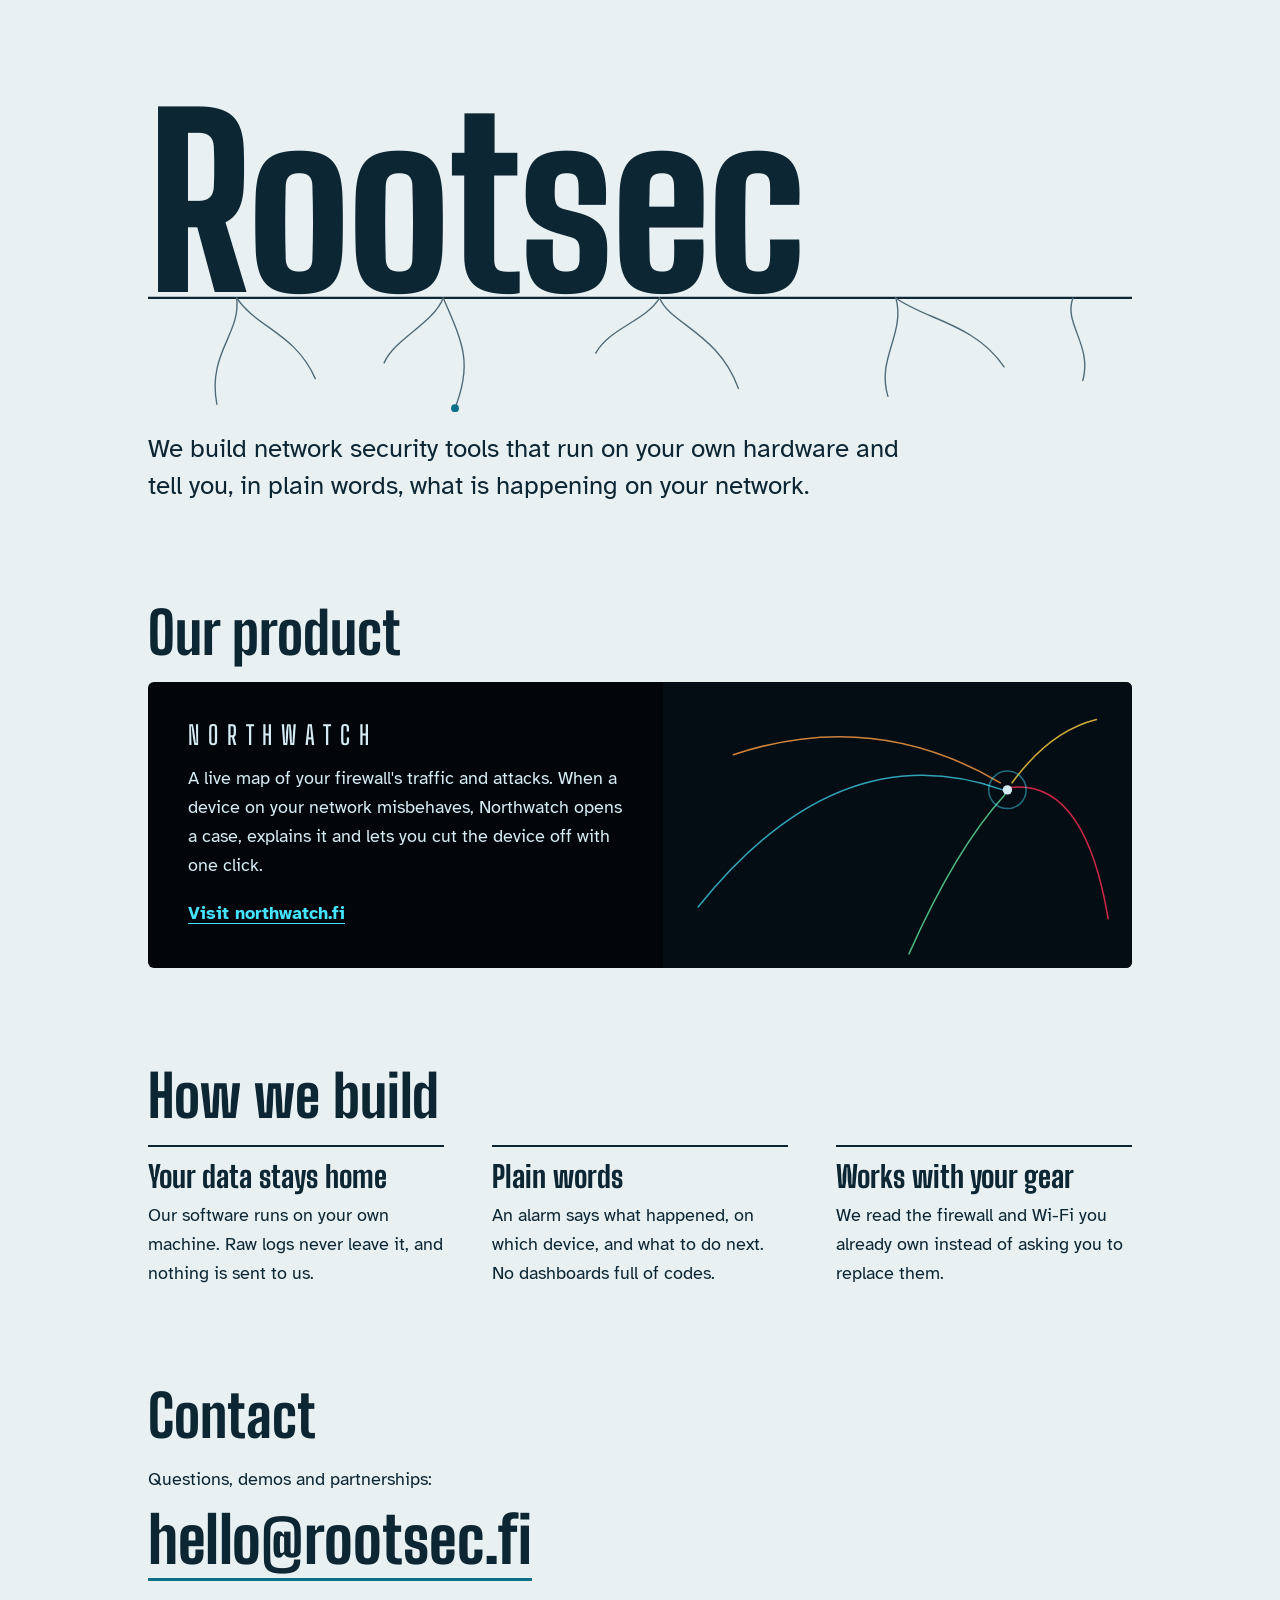
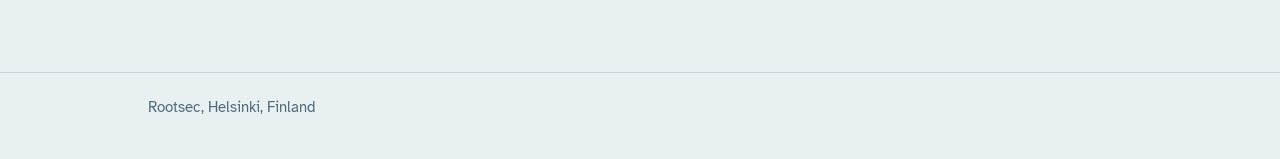
==== index.html @ c0ba1b76 "Landing pages for northwatch.fi and rootsec.fi Co-Authored-By: Claude Opus 5.5 <noreply@anthropic.co" ====
<!doctype html>
<html lang="en">
<head>
<meta charset="utf-8">
<meta name="viewport" content="width=device-width, initial-scale=1">
<title>Rootsec</title>
<meta name="description" content="Rootsec builds network security tools that run on your own hardware. Maker of Northwatch.">
<link rel="icon" href="data:image/svg+xml,%3Csvg xmlns='http://www.w3.org/2000/svg' viewBox='0 0 32 32'%3E%3Crect width='32' height='32' fill='%230d2633'/%3E%3Cpath d='M9 26V6h8a6 6 0 0 1 0 12H9m8 0 7 8' fill='none' stroke='%23e8f0f2' stroke-width='3.4'/%3E%3C/svg%3E">
<link rel="preconnect" href="https://fonts.googleapis.com">
<link rel="preconnect" href="https://fonts.gstatic.com" crossorigin>
<link href="https://fonts.googleapis.com/css2?family=Atkinson+Hyperlegible:wght@400;700&family=Big+Shoulders+Display:wght@600;800&display=swap" rel="stylesheet">
<style>
/* Rootsec: the quiet parent. Same frost + ink as Northwatch, no product colours except
   inside the Northwatch panel. The memorable thing is the root drawing under the wordmark. */
:root{
  --frost:#e8f0f2; --paper:#f4f8f9; --ink:#0d2633; --steel:#506b78; --rime:#c3d3d9; --deep:#0a6f89;
  --abyss:#02060b; --edge:#16384a; --ion:#45e3ff; --snow:#d6ecf5; --mute:#7f9cab;
  --display:'Big Shoulders Display',Impact,sans-serif;
  --body:'Atkinson Hyperlegible',system-ui,sans-serif;
  --gut:clamp(16px,4vw,48px);
}
*{box-sizing:border-box}
body{margin:0;background:var(--frost);color:var(--ink);font:400 18px/1.6 var(--body);-webkit-font-smoothing:antialiased}
a{color:var(--deep);text-underline-offset:3px}
a:focus-visible{outline:3px solid var(--deep);outline-offset:3px}
.wrap{max-width:1080px;margin:0 auto;padding:0 var(--gut)}

.hero{padding:clamp(40px,9vw,110px) 0 0}
.word{font:800 clamp(84px,19vw,232px)/.8 var(--display);letter-spacing:-.015em;margin:0}
.roots{display:block;width:100%;height:auto;margin:-2px 0 0;color:var(--steel)}
.roots path{fill:none;stroke:currentColor;stroke-width:1.4;stroke-linecap:round}
.roots .main{stroke:var(--ink);stroke-width:2.4}
.roots .tip{fill:var(--deep);stroke:none}
.lede{font-size:clamp(20px,2.4vw,26px);line-height:1.45;max-width:30em;margin:18px 0 0}

section{padding:clamp(56px,9vw,100px) 0 0}
h2{font:800 clamp(36px,5vw,58px)/.95 var(--display);margin:0 0 22px}

.product{display:grid;grid-template-columns:minmax(0,1.1fr) minmax(0,1fr);background:var(--abyss);color:var(--snow);
  border-radius:6px;overflow:hidden;text-decoration:none}
@media (max-width:760px){.product{grid-template-columns:1fr}}
.product .txt{padding:clamp(24px,4vw,40px)}
.product h3{font:600 26px/1 var(--display);letter-spacing:.34em;margin:0 0 16px;color:var(--snow)}
.product p{margin:0 0 20px;color:var(--snow)}
.product .go{color:var(--ion);font-weight:700;text-decoration:underline;text-underline-offset:4px}
.product:hover .go{color:var(--snow)}
.product:focus-visible{outline:3px solid var(--deep);outline-offset:4px}
.product svg{display:block;width:100%;height:100%;min-height:200px;background:#050d14}

.beliefs{display:grid;grid-template-columns:repeat(3,minmax(0,1fr));gap:clamp(20px,4vw,48px)}
@media (max-width:760px){.beliefs{grid-template-columns:1fr}}
.beliefs h3{font:800 30px/1 var(--display);margin:0 0 10px;padding-top:14px;border-top:2px solid var(--ink)}
.beliefs p{margin:0}

.contact p{max-width:32em;margin:0 0 14px}
.mail{font:800 clamp(32px,6vw,64px)/1 var(--display);color:var(--ink);text-decoration:none;border-bottom:3px solid var(--deep)}
.mail:hover{color:var(--deep)}
footer{margin-top:clamp(56px,9vw,100px);border-top:1px solid var(--rime);padding:22px 0 40px;font-size:15px;color:var(--steel)}
footer .wrap{display:flex;flex-wrap:wrap;gap:8px 28px}
</style>
</head>
<body>
<main class="wrap">
  <header class="hero">
    <h1 class="word">Rootsec</h1>
    <svg class="roots" viewBox="0 0 1000 120" preserveAspectRatio="none" aria-hidden="true">
      <path class="main" d="M0 4 H1000"/>
      <path d="M90 4 C 95 40, 60 60, 70 112"/>
      <path d="M90 4 C 110 34, 150 40, 170 86"/>
      <path d="M300 4 C 290 30, 250 46, 240 70"/>
      <path d="M300 4 C 320 50, 330 70, 312 116"/>
      <path d="M520 4 C 530 30, 580 40, 600 96"/>
      <path d="M520 4 C 505 28, 470 34, 455 60"/>
      <path d="M760 4 C 770 40, 740 66, 752 104"/>
      <path d="M760 4 C 790 26, 840 30, 870 74"/>
      <path d="M940 4 C 930 30, 960 52, 950 88"/>
      <circle class="tip" cx="312" cy="116" r="4"/>
    </svg>
    <p class="lede">We build network security tools that run on your own hardware and tell you, in plain words, what is happening on your network.</p>
  </header>

  <section aria-labelledby="p-h">
    <h2 id="p-h">Our product</h2>
    <a class="product" href="https://northwatch.fi">
      <div class="txt">
        <h3>NORTHWATCH</h3>
        <p>A live map of your firewall's traffic and attacks. When a device on your network misbehaves, Northwatch opens a case, explains it and lets you cut the device off with one click.</p>
        <span class="go">Visit northwatch.fi</span>
      </div>
      <svg viewBox="0 0 400 240" role="img" aria-label="Sketch of connections arriving at a home network">
        <g fill="none" stroke-width="1.3" stroke-linecap="round">
          <path d="M30 190 Q 150 40 290 90" stroke="#45e3ff" opacity=".7"/>
          <path d="M380 200 Q 360 80 296 88" stroke="#ff2e55" opacity=".8"/>
          <path d="M60 60 Q 180 20 288 84" stroke="#ff9f43" opacity=".8"/>
          <path d="M210 230 Q 250 140 292 94" stroke="#6bffb0" opacity=".7"/>
          <path d="M370 30 Q 330 40 298 84" stroke="#ffd23f" opacity=".8"/>
          <circle cx="294" cy="90" r="16" stroke="#45e3ff" opacity=".45"/>
        </g>
        <circle cx="294" cy="90" r="4" fill="#d6ecf5"/>
      </svg>
    </a>
  </section>

  <section aria-labelledby="b-h">
    <h2 id="b-h">How we build</h2>
    <div class="beliefs">
      <div><h3>Your data stays home</h3><p>Our software runs on your own machine. Raw logs never leave it, and nothing is sent to us.</p></div>
      <div><h3>Plain words</h3><p>An alarm says what happened, on which device, and what to do next. No dashboards full of codes.</p></div>
      <div><h3>Works with your gear</h3><p>We read the firewall and Wi-Fi you already own instead of asking you to replace them.</p></div>
    </div>
  </section>

  <section class="contact" aria-labelledby="c-h">
    <h2 id="c-h">Contact</h2>
    <p>Questions, demos and partnerships:</p>
    <a class="mail" href="mailto:hello@rootsec.fi">hello@rootsec.fi</a>
  </section>
</main>
<footer>
  <div class="wrap">
    <span>Rootsec, Helsinki, Finland</span>
    <!-- Lisää Y-tunnus tähän, kun yritys on rekisteröity -->
  </div>
</footer>
</body>
</html>
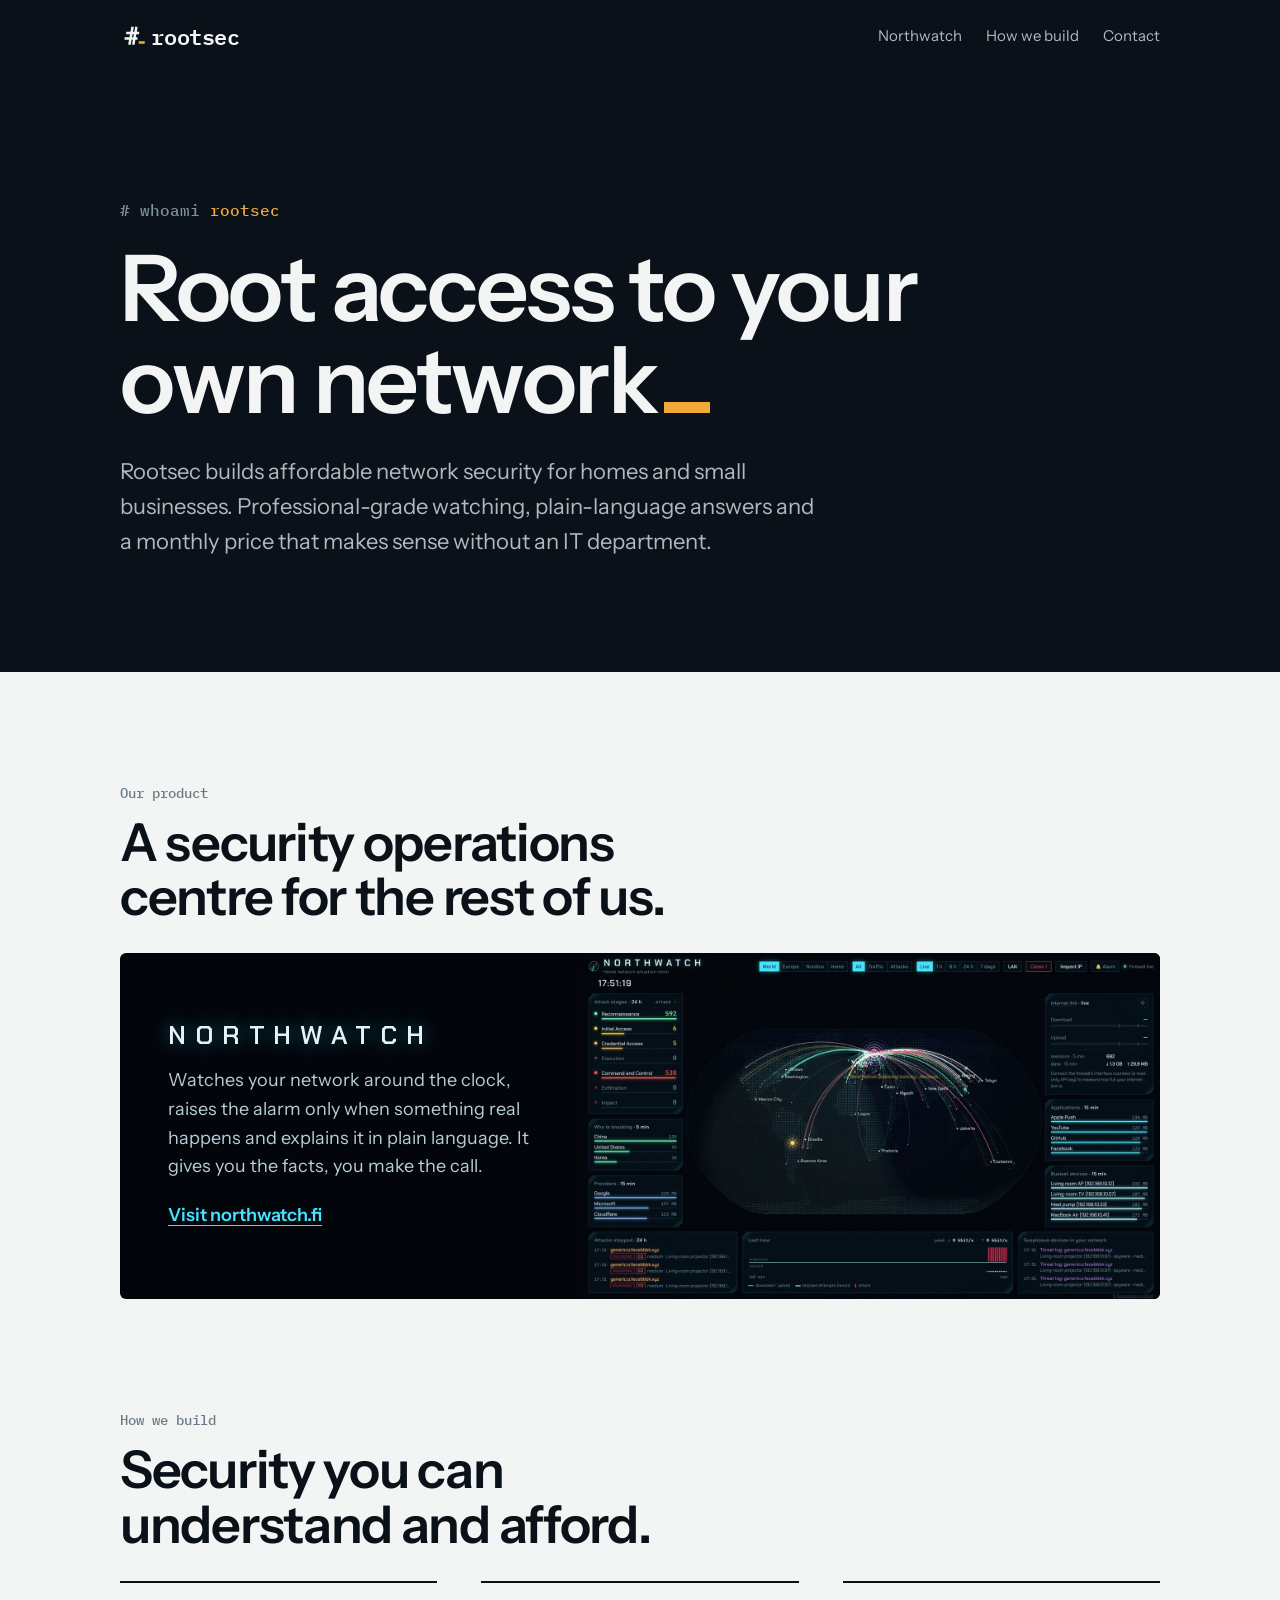
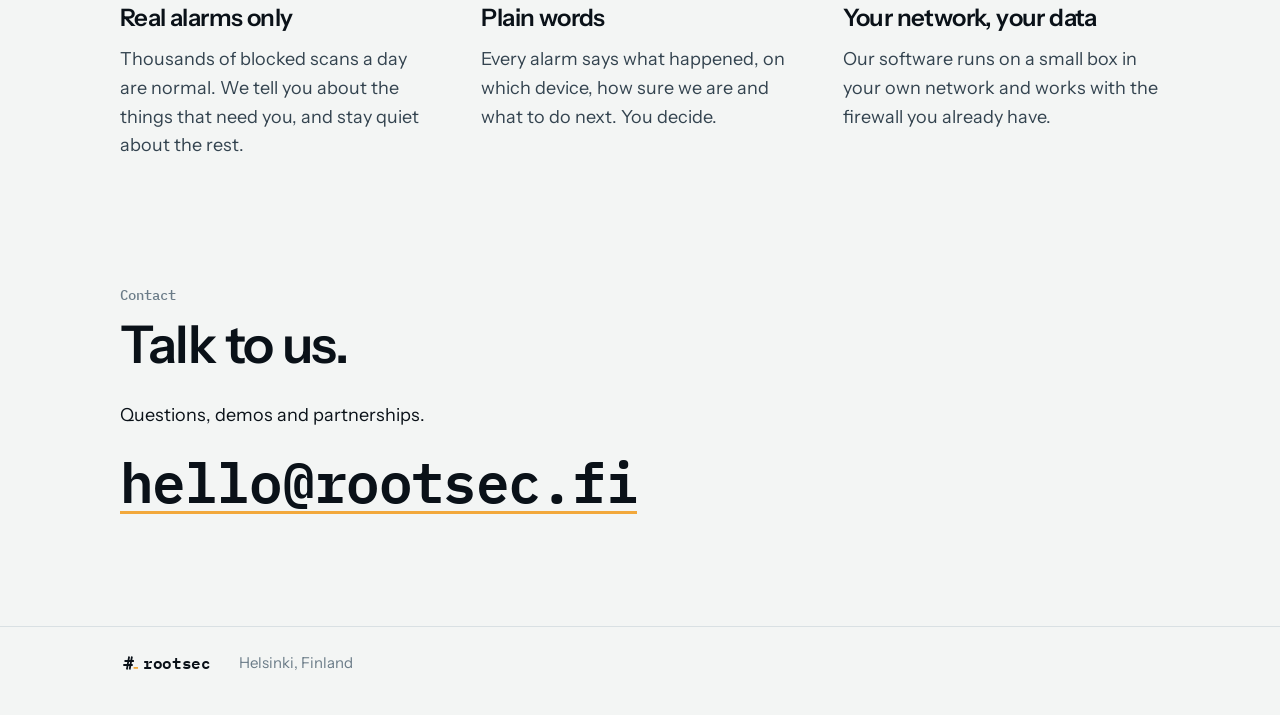
==== commit 87ebfbe1: "Northwatch page rebuilt: real UI screenshots, people, affordable-SOC positioning, vendor-agnostic; r" ====
--- a/index.html
+++ b/index.html
@@ -4,121 +4,118 @@
 <meta charset="utf-8">
 <meta name="viewport" content="width=device-width, initial-scale=1">
 <title>Rootsec</title>
-<meta name="description" content="Rootsec builds network security tools that run on your own hardware. Maker of Northwatch.">
-<link rel="icon" href="data:image/svg+xml,%3Csvg xmlns='http://www.w3.org/2000/svg' viewBox='0 0 32 32'%3E%3Crect width='32' height='32' fill='%230d2633'/%3E%3Cpath d='M9 26V6h8a6 6 0 0 1 0 12H9m8 0 7 8' fill='none' stroke='%23e8f0f2' stroke-width='3.4'/%3E%3C/svg%3E">
+<meta name="description" content="Rootsec builds affordable network security for homes and small businesses. Maker of Northwatch.">
+<link rel="icon" href="data:image/svg+xml,%3Csvg xmlns='http://www.w3.org/2000/svg' viewBox='0 0 100 100'%3E%3Crect width='100' height='100' rx='22' fill='%230a1118'/%3E%3Cpath d='M26 40H64M20 60H58M44 20 34 80M58 20 48 80' stroke='%23eef2f3' stroke-width='11' fill='none'/%3E%3Crect x='66' y='70' width='18' height='10' fill='%23f2a83b'/%3E%3C/svg%3E">
 <link rel="preconnect" href="https://fonts.googleapis.com">
 <link rel="preconnect" href="https://fonts.gstatic.com" crossorigin>
-<link href="https://fonts.googleapis.com/css2?family=Atkinson+Hyperlegible:wght@400;700&family=Big+Shoulders+Display:wght@600;800&display=swap" rel="stylesheet">
+<link href="https://fonts.googleapis.com/css2?family=IBM+Plex+Mono:wght@400;500;600&family=Instrument+Sans:wght@400;500;600&family=Chakra+Petch:wght@600&display=swap" rel="stylesheet">
 <style>
-/* Rootsec: the quiet parent. Same frost + ink as Northwatch, no product colours except
-   inside the Northwatch panel. The memorable thing is the root drawing under the wordmark. */
-:root{
-  --frost:#e8f0f2; --paper:#f4f8f9; --ink:#0d2633; --steel:#506b78; --rime:#c3d3d9; --deep:#0a6f89;
-  --abyss:#02060b; --edge:#16384a; --ion:#45e3ff; --snow:#d6ecf5; --mute:#7f9cab;
-  --display:'Big Shoulders Display',Impact,sans-serif;
-  --body:'Atkinson Hyperlegible',system-ui,sans-serif;
-  --gut:clamp(16px,4vw,48px);
-}
+/* Rootsec brand draft 1: root black + paper, one warm light (the amber cursor). */
+:root{--root:#0a1118;--panel:#121c25;--paper:#f3f5f4;--mist:#d9e0e3;--steel:#6b7c88;--cursor:#f2a83b;
+  --mono:'IBM Plex Mono',ui-monospace,Consolas,monospace;--sans:'Instrument Sans',system-ui,sans-serif}
 *{box-sizing:border-box}
-body{margin:0;background:var(--frost);color:var(--ink);font:400 18px/1.6 var(--body);-webkit-font-smoothing:antialiased}
-a{color:var(--deep);text-underline-offset:3px}
-a:focus-visible{outline:3px solid var(--deep);outline-offset:3px}
-.wrap{max-width:1080px;margin:0 auto;padding:0 var(--gut)}
+body{margin:0;background:var(--paper);color:var(--root);font:400 18px/1.6 var(--sans);-webkit-font-smoothing:antialiased}
+a{color:inherit}
+a:focus-visible{outline:2px solid var(--cursor);outline-offset:3px}
+.wrap{max-width:1120px;margin:0 auto;padding:0 clamp(16px,4vw,40px)}
+.lk{display:inline-flex;align-items:center;gap:.3em;text-decoration:none}
+.lk svg{height:1.25em;width:auto;margin-right:-.12em}
+.wm{font:600 1em/1 var(--mono);letter-spacing:-.02em}
+h1,h2,h3{margin:0;font-weight:600;letter-spacing:-.025em}
+p{margin:0 0 14px}
 
-.hero{padding:clamp(40px,9vw,110px) 0 0}
-.word{font:800 clamp(84px,19vw,232px)/.8 var(--display);letter-spacing:-.015em;margin:0}
-.roots{display:block;width:100%;height:auto;margin:-2px 0 0;color:var(--steel)}
-.roots path{fill:none;stroke:currentColor;stroke-width:1.4;stroke-linecap:round}
-.roots .main{stroke:var(--ink);stroke-width:2.4}
-.roots .tip{fill:var(--deep);stroke:none}
-.lede{font-size:clamp(20px,2.4vw,26px);line-height:1.45;max-width:30em;margin:18px 0 0}
+.hero{background:var(--root);color:var(--paper)}
+.bar{display:flex;align-items:center;gap:24px;height:72px}
+.bar .lk{font-size:22px}
+.bar nav{margin-left:auto;display:flex;gap:24px;font-size:15px;color:#aeb9c0}
+.bar nav a{text-decoration:none}
+.bar nav a:hover{color:var(--paper)}
+@media (max-width:560px){.bar nav a:not(:last-child){display:none}}
+.hero .body{padding:clamp(56px,10vw,128px) 0 clamp(56px,9vw,112px)}
+.prompt{font:500 clamp(14px,1.6vw,16px) var(--mono);color:#7f909b;margin-bottom:22px}
+.prompt b{color:var(--cursor);font-weight:500}
+.hero h1{font-size:clamp(44px,7.4vw,92px);line-height:1;max-width:14ch}
+.cur{display:inline-block;width:.5em;height:.12em;background:var(--cursor);margin-left:.08em;vertical-align:0;animation:blink 1.1s steps(1) infinite}
+@keyframes blink{50%{opacity:0}}
+@media (prefers-reduced-motion:reduce){.cur{animation:none}}
+.hero .lede{font-size:clamp(19px,2vw,22px);color:#aeb9c0;max-width:32em;margin:28px 0 0}
 
-section{padding:clamp(56px,9vw,100px) 0 0}
-h2{font:800 clamp(36px,5vw,58px)/.95 var(--display);margin:0 0 22px}
+section{padding:clamp(64px,9vw,112px) 0 0}
+.label{font:500 14px var(--mono);color:var(--steel);margin:0 0 14px}
+h2{font-size:clamp(32px,4.4vw,52px);line-height:1.05;max-width:18ch;margin-bottom:28px}
 
-.product{display:grid;grid-template-columns:minmax(0,1.1fr) minmax(0,1fr);background:var(--abyss);color:var(--snow);
-  border-radius:6px;overflow:hidden;text-decoration:none}
-@media (max-width:760px){.product{grid-template-columns:1fr}}
-.product .txt{padding:clamp(24px,4vw,40px)}
-.product h3{font:600 26px/1 var(--display);letter-spacing:.34em;margin:0 0 16px;color:var(--snow)}
-.product p{margin:0 0 20px;color:var(--snow)}
-.product .go{color:var(--ion);font-weight:700;text-decoration:underline;text-underline-offset:4px}
-.product:hover .go{color:var(--snow)}
-.product:focus-visible{outline:3px solid var(--deep);outline-offset:4px}
-.product svg{display:block;width:100%;height:100%;min-height:200px;background:#050d14}
+.product{display:grid;grid-template-columns:minmax(0,1fr) minmax(0,1.25fr);background:#02060b;color:#d6ecf5;text-decoration:none;border-radius:6px;overflow:hidden}
+@media (max-width:820px){.product{grid-template-columns:minmax(0,1fr)}}
+.product .txt{padding:clamp(28px,4vw,48px);display:flex;flex-direction:column;justify-content:center}
+.product .nw{font:600 26px/1 'Chakra Petch',sans-serif;letter-spacing:.34em;color:#e6f2f8;text-shadow:0 0 18px rgba(69,227,255,.45);margin-bottom:18px}
+.product p{color:#b9cdd8}
+.product .go{color:#45e3ff;font-weight:600;text-decoration:underline;text-underline-offset:4px;margin-top:6px}
+.product:hover .go{color:#e6f2f8}
+.product img{width:100%;height:100%;object-fit:cover;display:block;min-height:240px}
 
-.beliefs{display:grid;grid-template-columns:repeat(3,minmax(0,1fr));gap:clamp(20px,4vw,48px)}
-@media (max-width:760px){.beliefs{grid-template-columns:1fr}}
-.beliefs h3{font:800 30px/1 var(--display);margin:0 0 10px;padding-top:14px;border-top:2px solid var(--ink)}
-.beliefs p{margin:0}
+.beliefs{display:grid;grid-template-columns:repeat(3,minmax(0,1fr));gap:clamp(20px,4vw,44px)}
+@media (max-width:820px){.beliefs{grid-template-columns:minmax(0,1fr)}}
+.beliefs div{border-top:2px solid var(--root);padding-top:16px}
+.beliefs h3{font-size:24px;margin-bottom:8px}
+.beliefs p{color:#33434f}
 
-.contact p{max-width:32em;margin:0 0 14px}
-.mail{font:800 clamp(32px,6vw,64px)/1 var(--display);color:var(--ink);text-decoration:none;border-bottom:3px solid var(--deep)}
-.mail:hover{color:var(--deep)}
-footer{margin-top:clamp(56px,9vw,100px);border-top:1px solid var(--rime);padding:22px 0 40px;font-size:15px;color:var(--steel)}
-footer .wrap{display:flex;flex-wrap:wrap;gap:8px 28px}
+.contact .mail{display:inline-block;font:600 clamp(28px,5.4vw,56px)/1.1 var(--mono);letter-spacing:-.03em;text-decoration:none;border-bottom:3px solid var(--cursor);margin-top:6px;word-break:break-all}
+.contact .mail:hover{color:#c27a0e}
+footer{margin-top:clamp(64px,9vw,112px);border-top:1px solid var(--mist);padding:24px 0 40px;font-size:15px;color:var(--steel)}
+footer .wrap{display:flex;flex-wrap:wrap;gap:8px 28px;align-items:center}
+footer .lk{font-size:16px;color:var(--root)}
 </style>
 </head>
 <body>
+<header class="hero">
+  <div class="wrap">
+    <div class="bar">
+      <a class="lk" href="#" aria-label="Rootsec home"><svg viewBox="0 0 100 100" aria-hidden="true"><path d="M27 40H65M21 60H59M45 22 35 78M59 22 49 78" fill="none" stroke="#f3f5f4" stroke-width="9" stroke-linecap="square"/><rect x="68" y="70" width="22" height="9" fill="#f2a83b"><animate attributeName="opacity" values="1;0" dur="1.1s" calcMode="discrete" repeatCount="indefinite"/></rect></svg><span class="wm">rootsec</span></a>
+      <nav><a href="#product">Northwatch</a><a href="#how">How we build</a><a href="#contact">Contact</a></nav>
+    </div>
+    <div class="body">
+      <p class="prompt"># whoami <b>rootsec</b></p>
+      <h1>Root access to your own network<span class="cur" aria-hidden="true"></span></h1>
+      <p class="lede">Rootsec builds affordable network security for homes and small businesses. Professional-grade watching, plain-language answers and a monthly price that makes sense without an IT department.</p>
+    </div>
+  </div>
+</header>
+
 <main class="wrap">
-  <header class="hero">
-    <h1 class="word">Rootsec</h1>
-    <svg class="roots" viewBox="0 0 1000 120" preserveAspectRatio="none" aria-hidden="true">
-      <path class="main" d="M0 4 H1000"/>
-      <path d="M90 4 C 95 40, 60 60, 70 112"/>
-      <path d="M90 4 C 110 34, 150 40, 170 86"/>
-      <path d="M300 4 C 290 30, 250 46, 240 70"/>
-      <path d="M300 4 C 320 50, 330 70, 312 116"/>
-      <path d="M520 4 C 530 30, 580 40, 600 96"/>
-      <path d="M520 4 C 505 28, 470 34, 455 60"/>
-      <path d="M760 4 C 770 40, 740 66, 752 104"/>
-      <path d="M760 4 C 790 26, 840 30, 870 74"/>
-      <path d="M940 4 C 930 30, 960 52, 950 88"/>
-      <circle class="tip" cx="312" cy="116" r="4"/>
-    </svg>
-    <p class="lede">We build network security tools that run on your own hardware and tell you, in plain words, what is happening on your network.</p>
-  </header>
-
-  <section aria-labelledby="p-h">
-    <h2 id="p-h">Our product</h2>
+  <section id="product">
+    <p class="label">Our product</p>
+    <h2>A security operations centre for the rest of us.</h2>
     <a class="product" href="https://northwatch.fi">
       <div class="txt">
-        <h3>NORTHWATCH</h3>
-        <p>A live map of your firewall's traffic and attacks. When a device on your network misbehaves, Northwatch opens a case, explains it and lets you cut the device off with one click.</p>
+        <div class="nw">NORTHWATCH</div>
+        <p>Watches your network around the clock, raises the alarm only when something real happens and explains it in plain language. It gives you the facts, you make the call.</p>
         <span class="go">Visit northwatch.fi</span>
       </div>
-      <svg viewBox="0 0 400 240" role="img" aria-label="Sketch of connections arriving at a home network">
-        <g fill="none" stroke-width="1.3" stroke-linecap="round">
-          <path d="M30 190 Q 150 40 290 90" stroke="#45e3ff" opacity=".7"/>
-          <path d="M380 200 Q 360 80 296 88" stroke="#ff2e55" opacity=".8"/>
-          <path d="M60 60 Q 180 20 288 84" stroke="#ff9f43" opacity=".8"/>
-          <path d="M210 230 Q 250 140 292 94" stroke="#6bffb0" opacity=".7"/>
-          <path d="M370 30 Q 330 40 298 84" stroke="#ffd23f" opacity=".8"/>
-          <circle cx="294" cy="90" r="16" stroke="#45e3ff" opacity=".45"/>
-        </g>
-        <circle cx="294" cy="90" r="4" fill="#d6ecf5"/>
-      </svg>
+      <img src="img/northwatch.webp" width="1400" height="840" alt="The Northwatch situation room with a live world map of network traffic and blocked attacks" loading="lazy">
     </a>
   </section>
 
-  <section aria-labelledby="b-h">
-    <h2 id="b-h">How we build</h2>
+  <section id="how">
+    <p class="label">How we build</p>
+    <h2>Security you can understand and afford.</h2>
     <div class="beliefs">
-      <div><h3>Your data stays home</h3><p>Our software runs on your own machine. Raw logs never leave it, and nothing is sent to us.</p></div>
-      <div><h3>Plain words</h3><p>An alarm says what happened, on which device, and what to do next. No dashboards full of codes.</p></div>
-      <div><h3>Works with your gear</h3><p>We read the firewall and Wi-Fi you already own instead of asking you to replace them.</p></div>
+      <div><h3>Real alarms only</h3><p>Thousands of blocked scans a day are normal. We tell you about the things that need you, and stay quiet about the rest.</p></div>
+      <div><h3>Plain words</h3><p>Every alarm says what happened, on which device, how sure we are and what to do next. You decide.</p></div>
+      <div><h3>Your network, your data</h3><p>Our software runs on a small box in your own network and works with the firewall you already have.</p></div>
     </div>
   </section>
 
-  <section class="contact" aria-labelledby="c-h">
-    <h2 id="c-h">Contact</h2>
-    <p>Questions, demos and partnerships:</p>
+  <section id="contact" class="contact">
+    <p class="label">Contact</p>
+    <h2>Talk to us.</h2>
+    <p>Questions, demos and partnerships.</p>
     <a class="mail" href="mailto:hello@rootsec.fi">hello@rootsec.fi</a>
   </section>
 </main>
 <footer>
   <div class="wrap">
-    <span>Rootsec, Helsinki, Finland</span>
+    <span class="lk"><svg viewBox="0 0 100 100" aria-hidden="true"><path d="M27 40H65M21 60H59M45 22 35 78M59 22 49 78" fill="none" stroke="#0a1118" stroke-width="9" stroke-linecap="square"/><rect x="68" y="70" width="22" height="9" fill="#f2a83b"/></svg><span class="wm">rootsec</span></span>
+    <span>Helsinki, Finland</span>
     <!-- Lisää Y-tunnus tähän, kun yritys on rekisteröity -->
   </div>
 </footer>
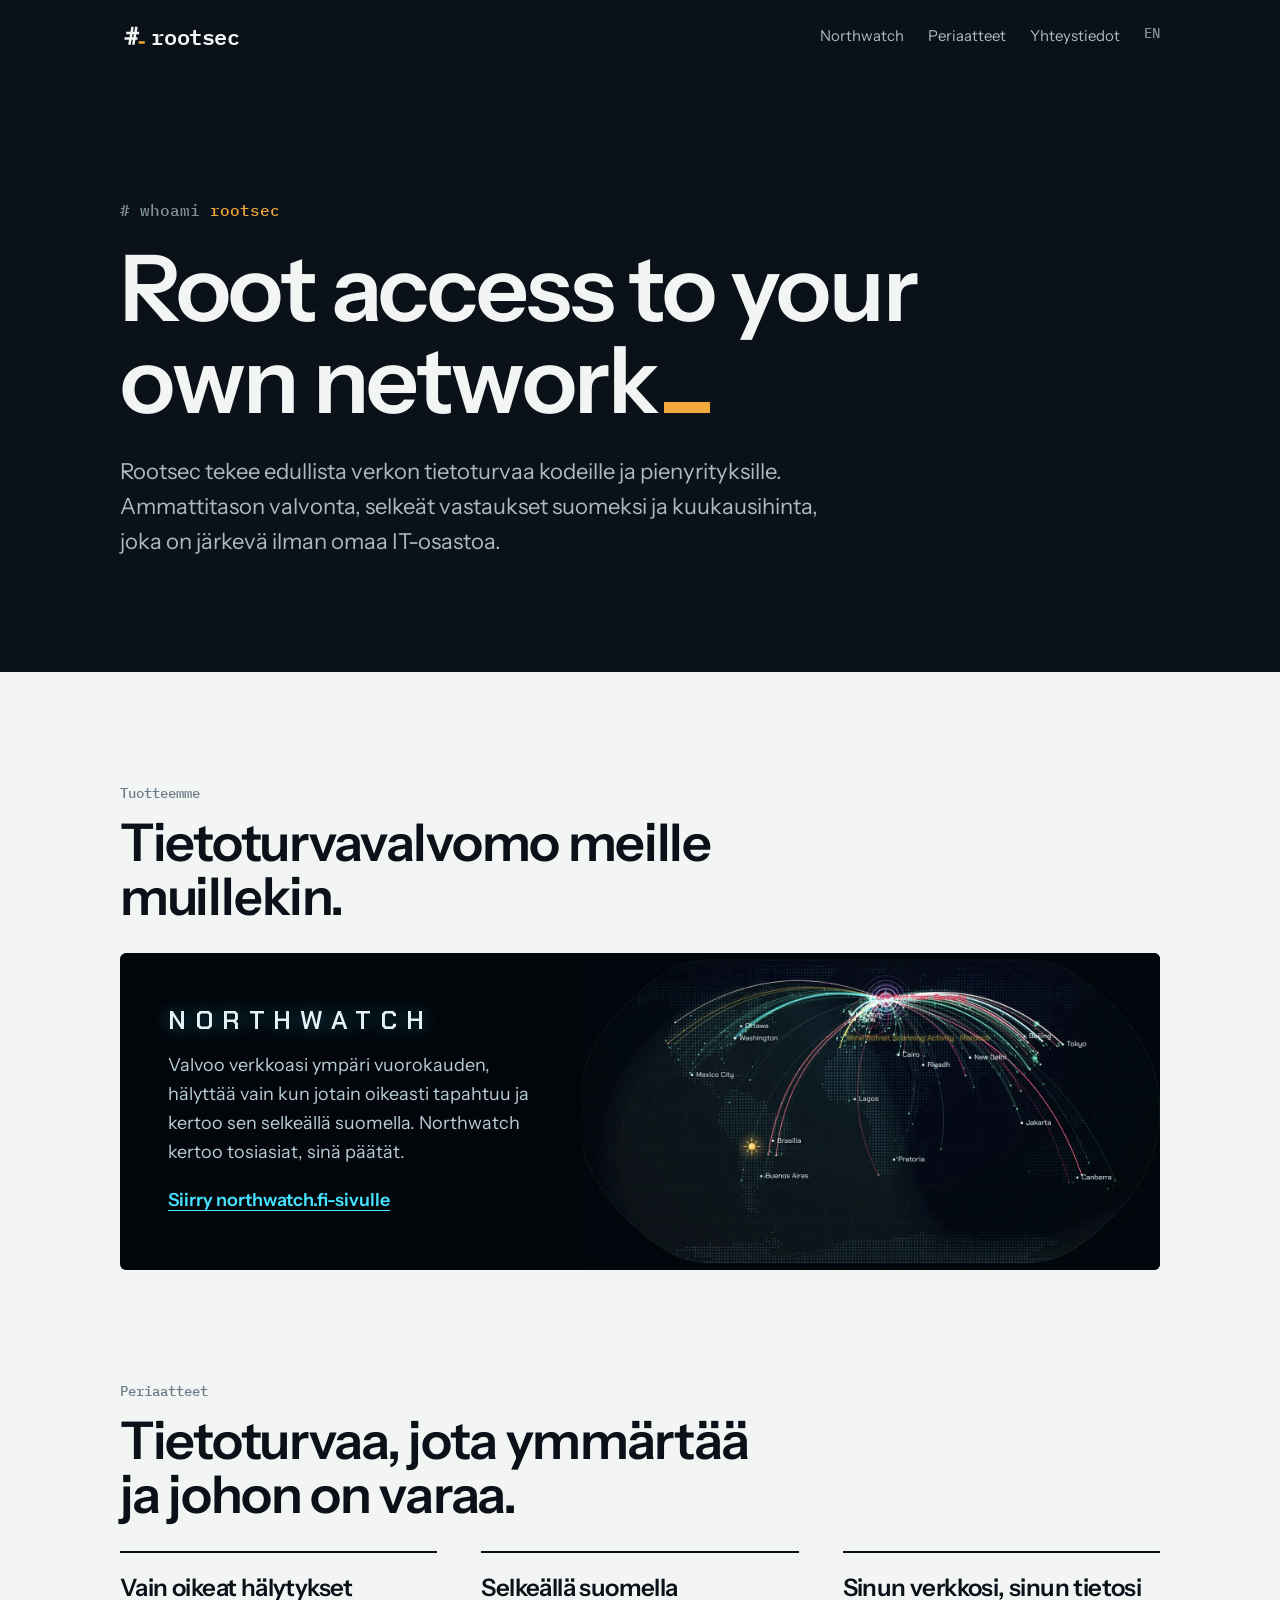
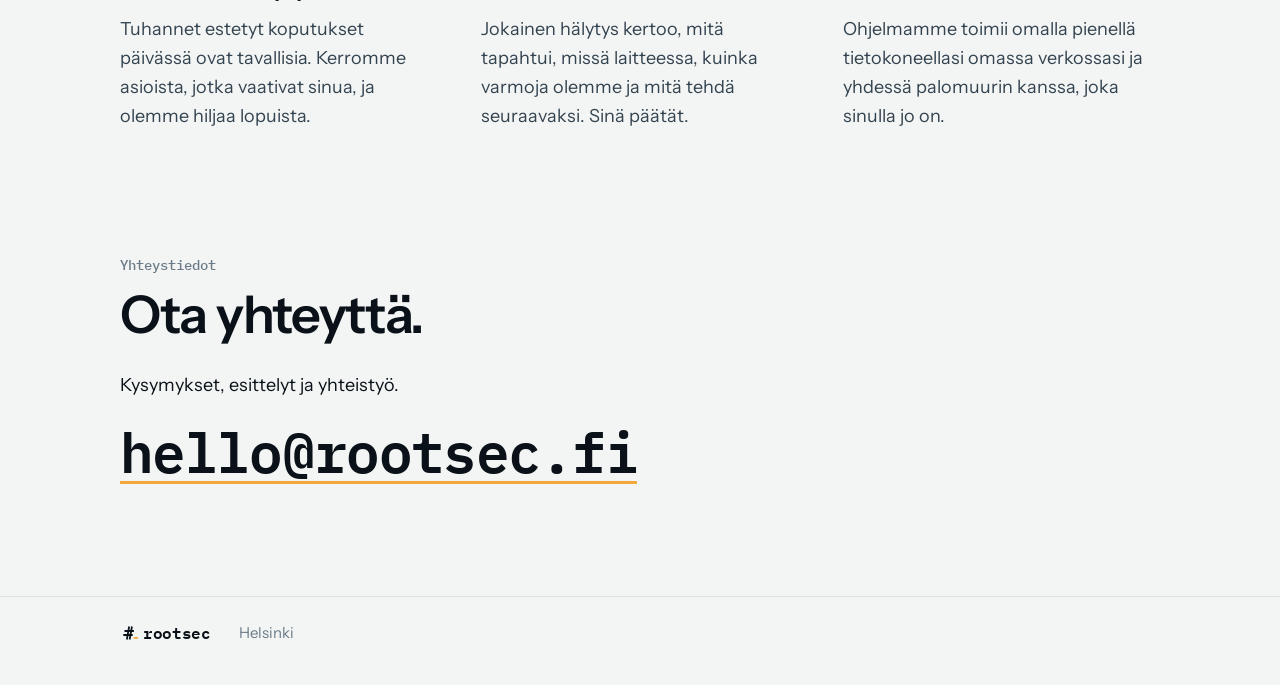
==== commit 95575b67: "Finnish as main language (fi at /, en at /en/), language switch; customer's own hardware wording Co-" ====
--- a/index.html
+++ b/index.html
@@ -1,10 +1,12 @@
 <!doctype html>
-<html lang="en">
+<html lang="fi">
 <head>
 <meta charset="utf-8">
 <meta name="viewport" content="width=device-width, initial-scale=1">
 <title>Rootsec</title>
-<meta name="description" content="Rootsec builds affordable network security for homes and small businesses. Maker of Northwatch.">
+<meta name="description" content="Rootsec tekee edullista verkon tietoturvaa kodeille ja pienyrityksille. Northwatchin tekijä.">
+<link rel="alternate" hreflang="fi" href="https://rootsec.fi/">
+<link rel="alternate" hreflang="en" href="https://rootsec.fi/en/">
 <link rel="icon" href="data:image/svg+xml,%3Csvg xmlns='http://www.w3.org/2000/svg' viewBox='0 0 100 100'%3E%3Crect width='100' height='100' rx='22' fill='%230a1118'/%3E%3Cpath d='M26 40H64M20 60H58M44 20 34 80M58 20 48 80' stroke='%23eef2f3' stroke-width='11' fill='none'/%3E%3Crect x='66' y='70' width='18' height='10' fill='%23f2a83b'/%3E%3C/svg%3E">
 <link rel="preconnect" href="https://fonts.googleapis.com">
 <link rel="preconnect" href="https://fonts.gstatic.com" crossorigin>
@@ -31,6 +33,7 @@
 .bar nav a{text-decoration:none}
 .bar nav a:hover{color:var(--paper)}
 @media (max-width:560px){.bar nav a:not(:last-child){display:none}}
+.bar .lang{font:500 14px var(--mono);color:#7f909b}.bar .lang:hover{color:var(--paper)}
 .hero .body{padding:clamp(56px,10vw,128px) 0 clamp(56px,9vw,112px)}
 .prompt{font:500 clamp(14px,1.6vw,16px) var(--mono);color:#7f909b;margin-bottom:22px}
 .prompt b{color:var(--cursor);font-weight:500}
@@ -70,52 +73,52 @@
 <header class="hero">
   <div class="wrap">
     <div class="bar">
-      <a class="lk" href="#" aria-label="Rootsec home"><svg viewBox="0 0 100 100" aria-hidden="true"><path d="M27 40H65M21 60H59M45 22 35 78M59 22 49 78" fill="none" stroke="#f3f5f4" stroke-width="9" stroke-linecap="square"/><rect x="68" y="70" width="22" height="9" fill="#f2a83b"><animate attributeName="opacity" values="1;0" dur="1.1s" calcMode="discrete" repeatCount="indefinite"/></rect></svg><span class="wm">rootsec</span></a>
-      <nav><a href="#product">Northwatch</a><a href="#how">How we build</a><a href="#contact">Contact</a></nav>
+      <a class="lk" href="#" aria-label="Rootsec etusivu"><svg viewBox="0 0 100 100" aria-hidden="true"><path d="M27 40H65M21 60H59M45 22 35 78M59 22 49 78" fill="none" stroke="#f3f5f4" stroke-width="9" stroke-linecap="square"/><rect x="68" y="70" width="22" height="9" fill="#f2a83b"><animate attributeName="opacity" values="1;0" dur="1.1s" calcMode="discrete" repeatCount="indefinite"/></rect></svg><span class="wm">rootsec</span></a>
+      <nav><a href="#product">Northwatch</a><a href="#how">Periaatteet</a><a href="#contact">Yhteystiedot</a><a class="lang" href="en/" hreflang="en" lang="en">EN</a></nav>
     </div>
     <div class="body">
       <p class="prompt"># whoami <b>rootsec</b></p>
       <h1>Root access to your own network<span class="cur" aria-hidden="true"></span></h1>
-      <p class="lede">Rootsec builds affordable network security for homes and small businesses. Professional-grade watching, plain-language answers and a monthly price that makes sense without an IT department.</p>
+      <p class="lede">Rootsec tekee edullista verkon tietoturvaa kodeille ja pienyrityksille. Ammattitason valvonta, selkeät vastaukset suomeksi ja kuukausihinta, joka on järkevä ilman omaa IT-osastoa.</p>
     </div>
   </div>
 </header>
 
 <main class="wrap">
   <section id="product">
-    <p class="label">Our product</p>
-    <h2>A security operations centre for the rest of us.</h2>
+    <p class="label">Tuotteemme</p>
+    <h2>Tietoturvavalvomo meille muillekin.</h2>
     <a class="product" href="https://northwatch.fi">
       <div class="txt">
         <div class="nw">NORTHWATCH</div>
-        <p>Watches your network around the clock, raises the alarm only when something real happens and explains it in plain language. It gives you the facts, you make the call.</p>
-        <span class="go">Visit northwatch.fi</span>
+        <p>Valvoo verkkoasi ympäri vuorokauden, hälyttää vain kun jotain oikeasti tapahtuu ja kertoo sen selkeällä suomella. Northwatch kertoo tosiasiat, sinä päätät.</p>
+        <span class="go">Siirry northwatch.fi-sivulle</span>
       </div>
-      <img src="img/northwatch.webp" width="1400" height="840" alt="The Northwatch situation room with a live world map of network traffic and blocked attacks" loading="lazy">
+      <img src="img/northwatch.webp" width="1400" height="840" alt="Northwatchin maailmankartta, jossa näkyy verkkoliikenne ja pysäytetyt hyökkäykset" loading="lazy">
     </a>
   </section>
 
   <section id="how">
-    <p class="label">How we build</p>
-    <h2>Security you can understand and afford.</h2>
+    <p class="label">Periaatteet</p>
+    <h2>Tietoturvaa, jota ymmärtää ja johon on varaa.</h2>
     <div class="beliefs">
-      <div><h3>Real alarms only</h3><p>Thousands of blocked scans a day are normal. We tell you about the things that need you, and stay quiet about the rest.</p></div>
-      <div><h3>Plain words</h3><p>Every alarm says what happened, on which device, how sure we are and what to do next. You decide.</p></div>
-      <div><h3>Your network, your data</h3><p>Our software runs on a small box in your own network and works with the firewall you already have.</p></div>
+      <div><h3>Vain oikeat hälytykset</h3><p>Tuhannet estetyt koputukset päivässä ovat tavallisia. Kerromme asioista, jotka vaativat sinua, ja olemme hiljaa lopuista.</p></div>
+      <div><h3>Selkeällä suomella</h3><p>Jokainen hälytys kertoo, mitä tapahtui, missä laitteessa, kuinka varmoja olemme ja mitä tehdä seuraavaksi. Sinä päätät.</p></div>
+      <div><h3>Sinun verkkosi, sinun tietosi</h3><p>Ohjelmamme toimii omalla pienellä tietokoneellasi omassa verkossasi ja yhdessä palomuurin kanssa, joka sinulla jo on.</p></div>
     </div>
   </section>
 
   <section id="contact" class="contact">
-    <p class="label">Contact</p>
-    <h2>Talk to us.</h2>
-    <p>Questions, demos and partnerships.</p>
+    <p class="label">Yhteystiedot</p>
+    <h2>Ota yhteyttä.</h2>
+    <p>Kysymykset, esittelyt ja yhteistyö.</p>
     <a class="mail" href="mailto:hello@rootsec.fi">hello@rootsec.fi</a>
   </section>
 </main>
 <footer>
   <div class="wrap">
     <span class="lk"><svg viewBox="0 0 100 100" aria-hidden="true"><path d="M27 40H65M21 60H59M45 22 35 78M59 22 49 78" fill="none" stroke="#0a1118" stroke-width="9" stroke-linecap="square"/><rect x="68" y="70" width="22" height="9" fill="#f2a83b"/></svg><span class="wm">rootsec</span></span>
-    <span>Helsinki, Finland</span>
+    <span>Helsinki</span>
     <!-- Lisää Y-tunnus tähän, kun yritys on rekisteröity -->
   </div>
 </footer>
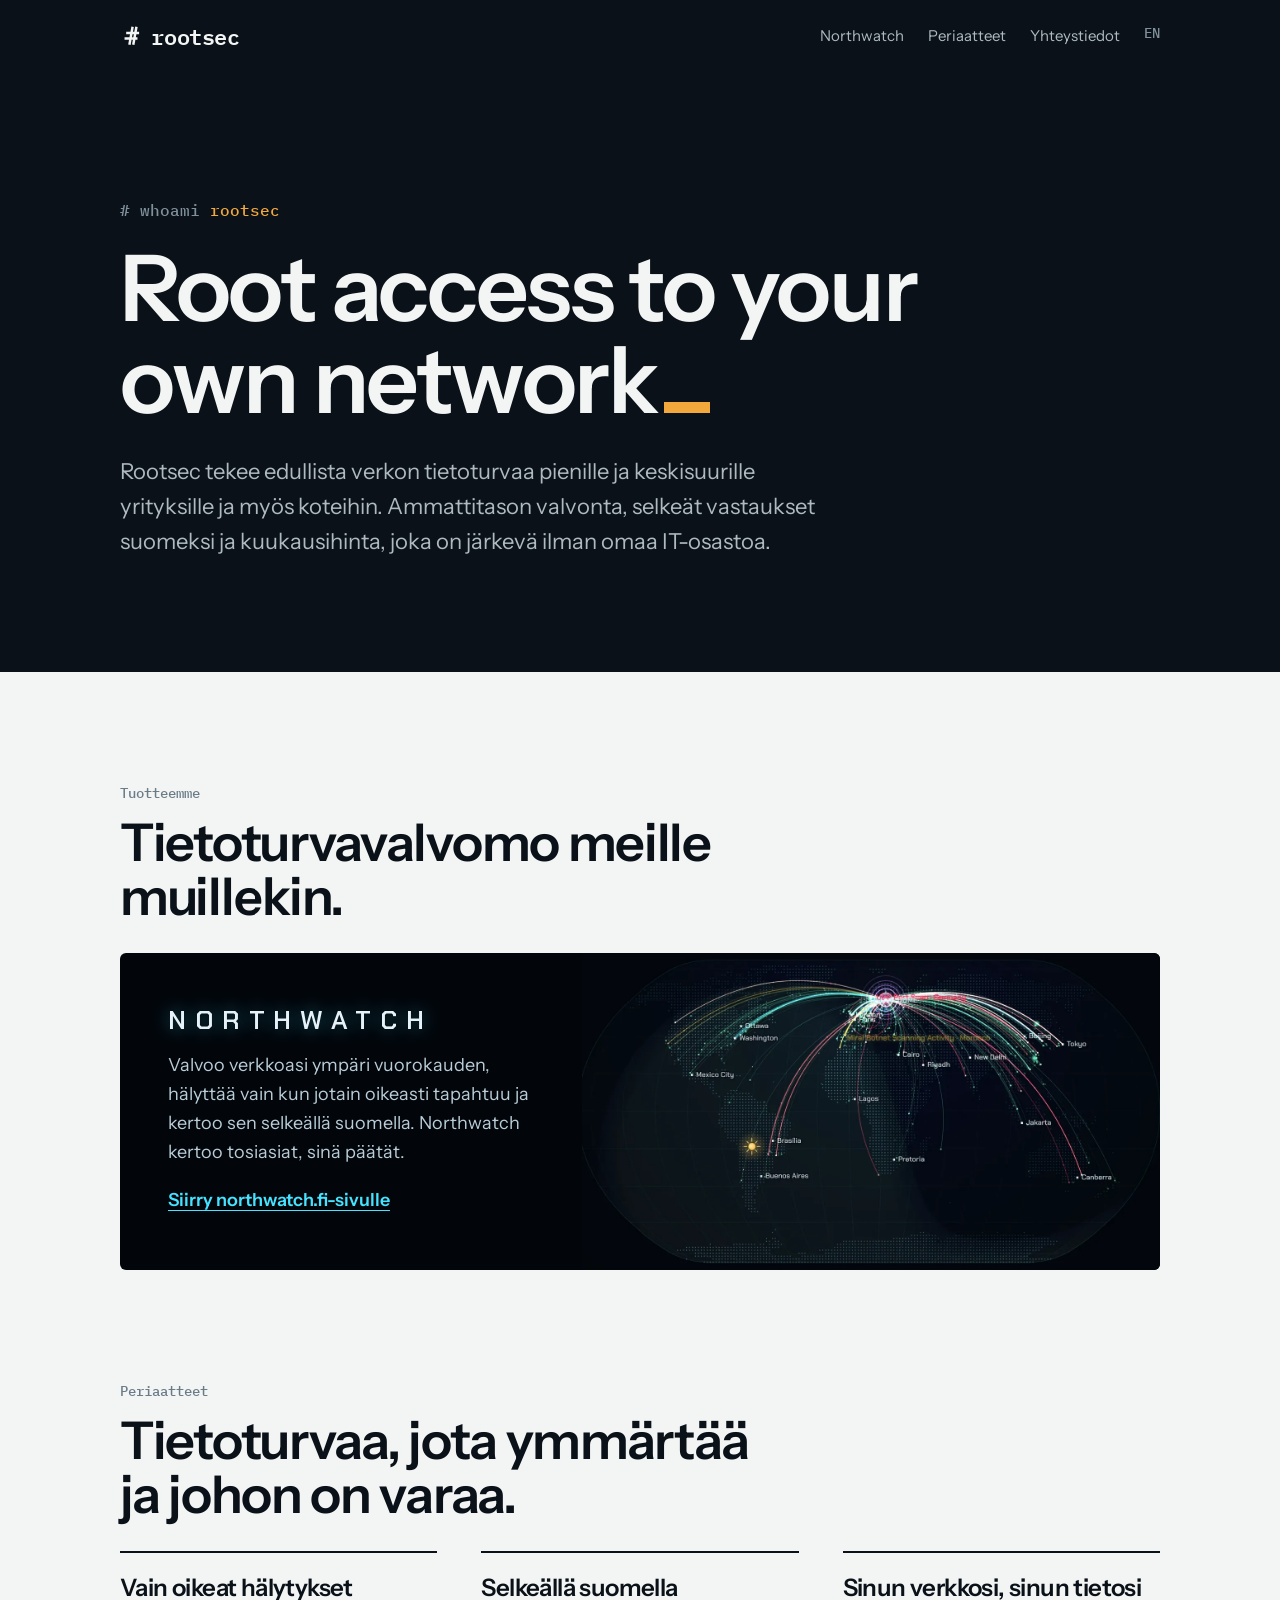
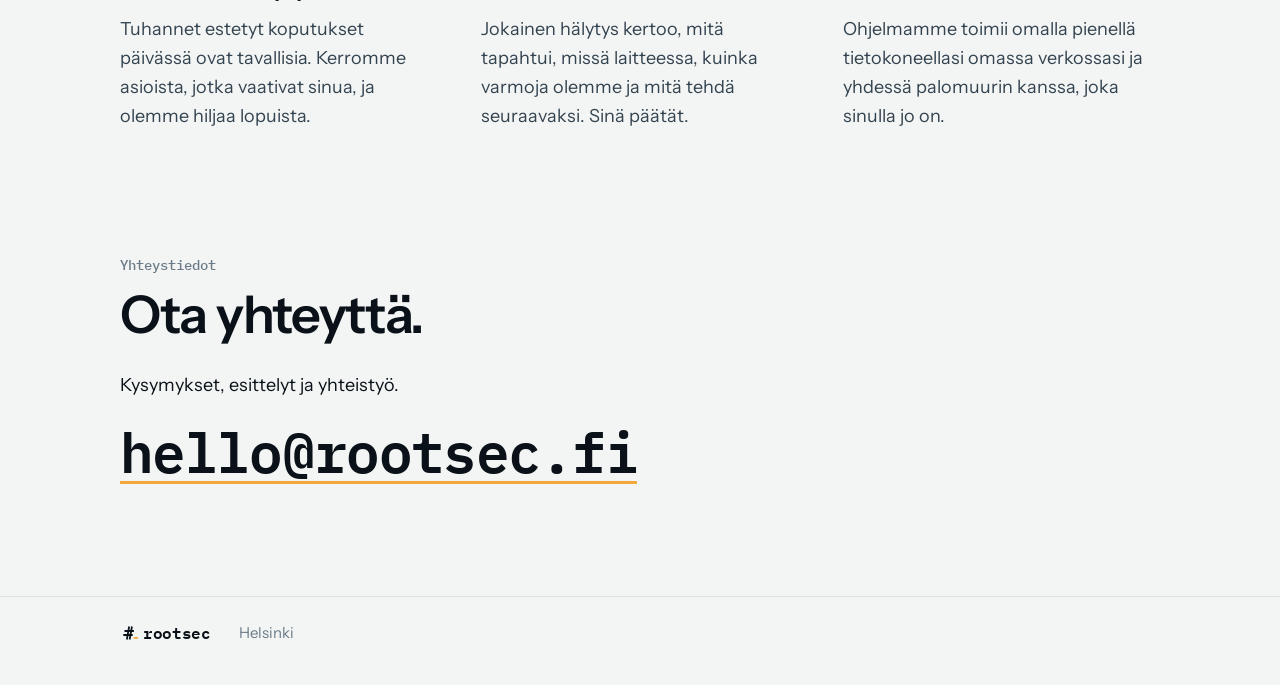
==== commit 6b14f3a4: "Business-first copy, home networks as secondary (low price) Co-Authored-By: Claude Opus 5.5 <noreply" ====
--- a/index.html
+++ b/index.html
@@ -4,7 +4,7 @@
 <meta charset="utf-8">
 <meta name="viewport" content="width=device-width, initial-scale=1">
 <title>Rootsec</title>
-<meta name="description" content="Rootsec tekee edullista verkon tietoturvaa kodeille ja pienyrityksille. Northwatchin tekijä.">
+<meta name="description" content="Rootsec tekee edullista verkon tietoturvaa pienille ja keskisuurille yrityksille ja myös koteihin. Northwatchin tekijä.">
 <link rel="alternate" hreflang="fi" href="https://rootsec.fi/">
 <link rel="alternate" hreflang="en" href="https://rootsec.fi/en/">
 <link rel="icon" href="data:image/svg+xml,%3Csvg xmlns='http://www.w3.org/2000/svg' viewBox='0 0 100 100'%3E%3Crect width='100' height='100' rx='22' fill='%230a1118'/%3E%3Cpath d='M26 40H64M20 60H58M44 20 34 80M58 20 48 80' stroke='%23eef2f3' stroke-width='11' fill='none'/%3E%3Crect x='66' y='70' width='18' height='10' fill='%23f2a83b'/%3E%3C/svg%3E">
@@ -79,7 +79,7 @@
     <div class="body">
       <p class="prompt"># whoami <b>rootsec</b></p>
       <h1>Root access to your own network<span class="cur" aria-hidden="true"></span></h1>
-      <p class="lede">Rootsec tekee edullista verkon tietoturvaa kodeille ja pienyrityksille. Ammattitason valvonta, selkeät vastaukset suomeksi ja kuukausihinta, joka on järkevä ilman omaa IT-osastoa.</p>
+      <p class="lede">Rootsec tekee edullista verkon tietoturvaa pienille ja keskisuurille yrityksille ja myös koteihin. Ammattitason valvonta, selkeät vastaukset suomeksi ja kuukausihinta, joka on järkevä ilman omaa IT-osastoa.</p>
     </div>
   </div>
 </header>
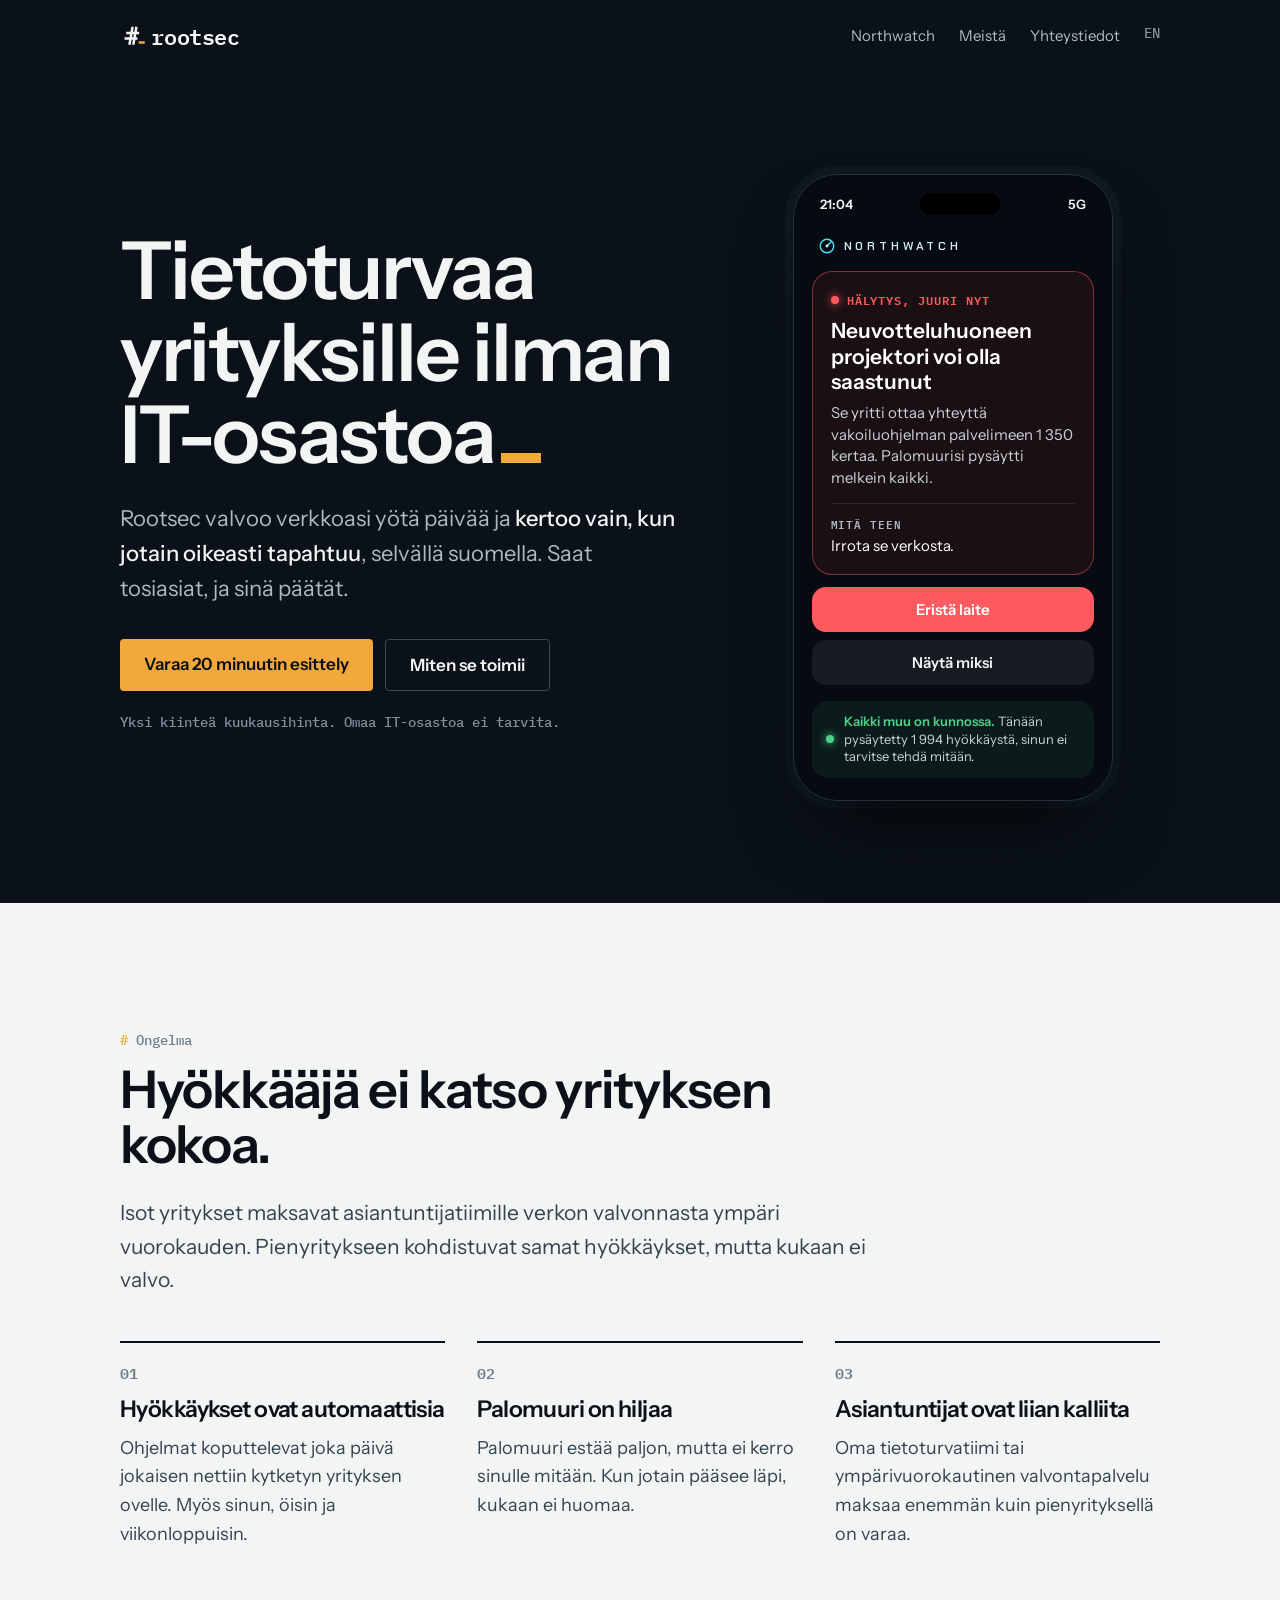
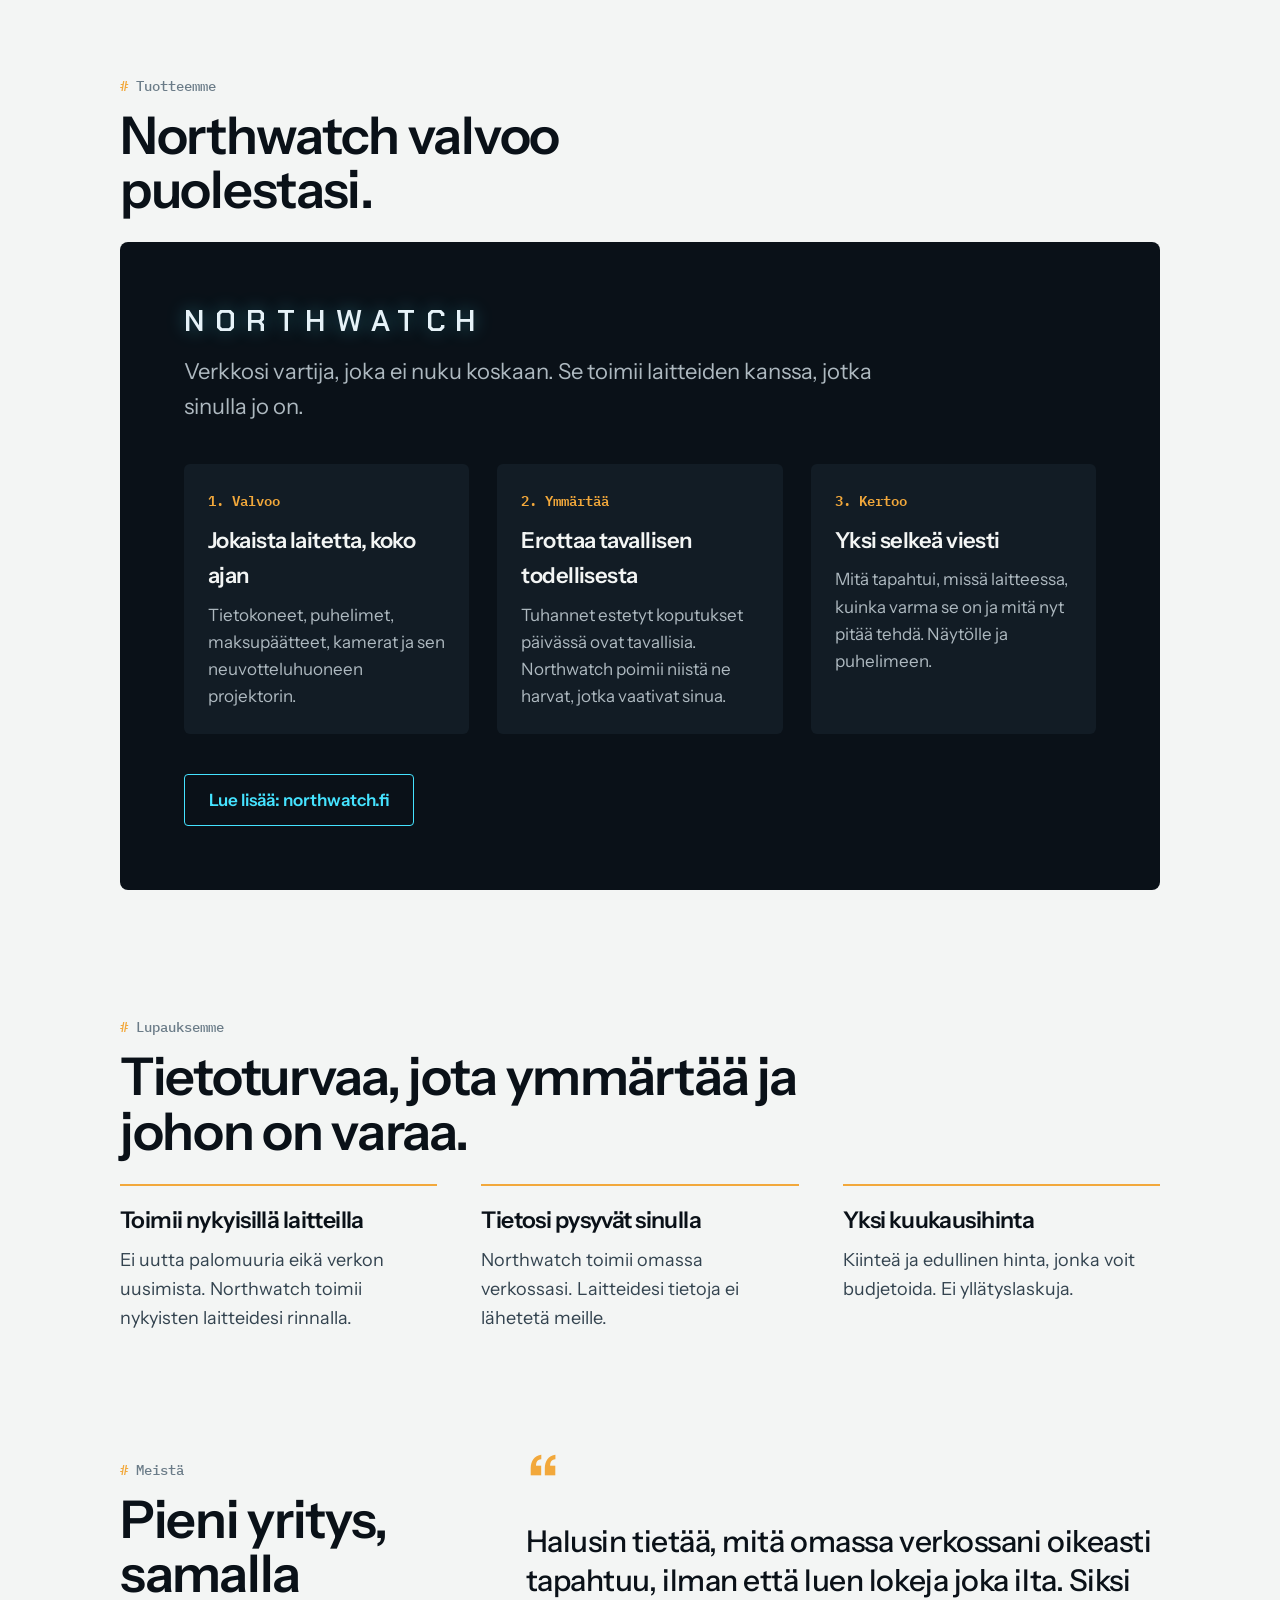
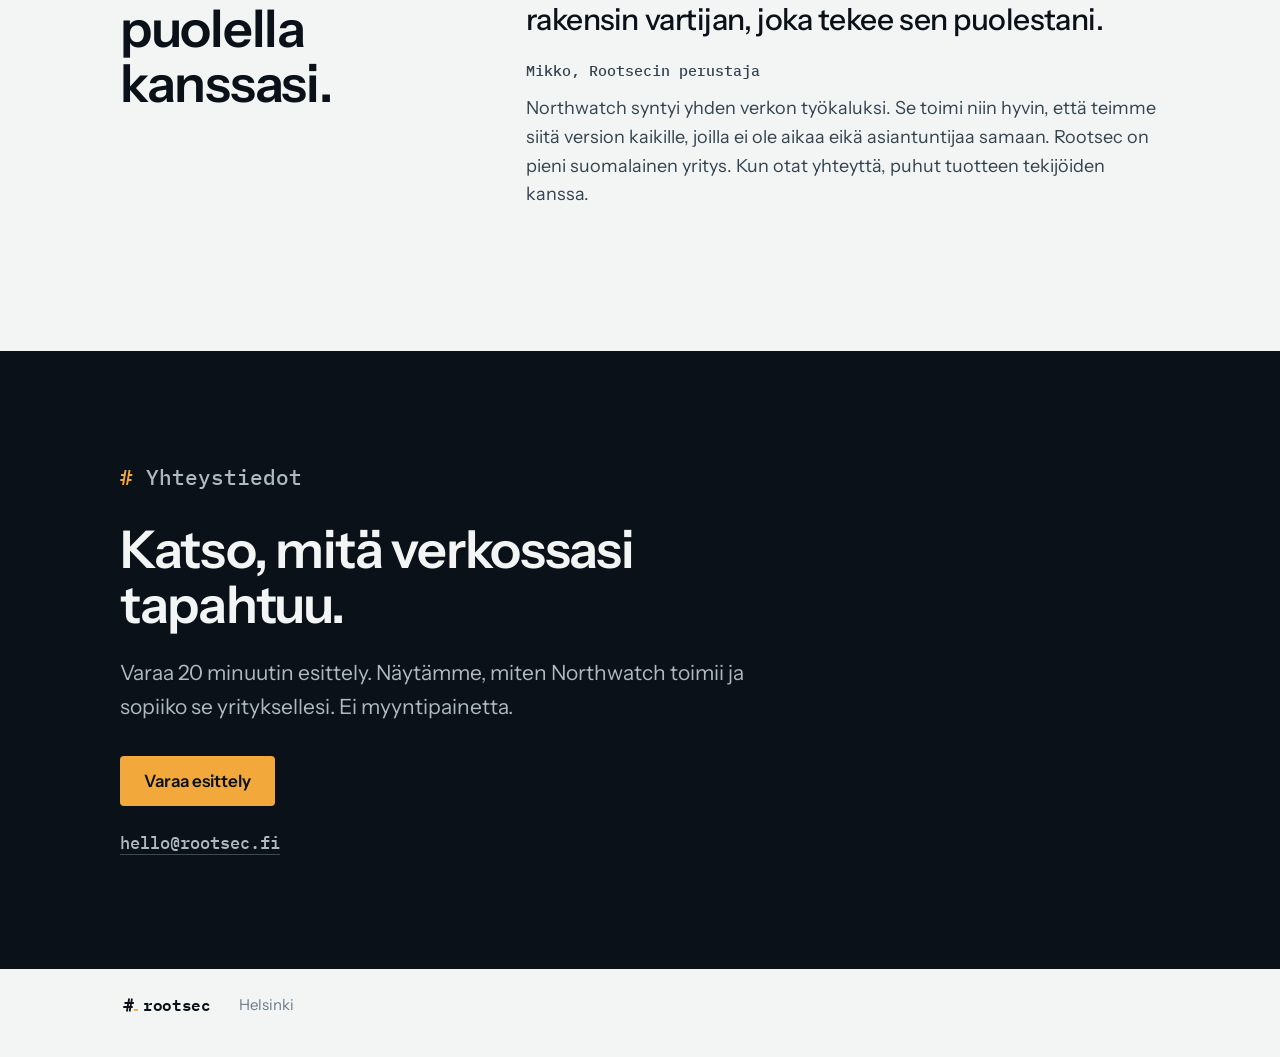
==== commit 97ca462d: "Rootsec: new sales page (problem, Northwatch steps, promises, founder, demo CTA); attack-map image r" ====
--- a/index.html
+++ b/index.html
@@ -4,7 +4,7 @@
 <meta charset="utf-8">
 <meta name="viewport" content="width=device-width, initial-scale=1">
 <title>Rootsec</title>
-<meta name="description" content="Rootsec tekee edullista verkon tietoturvaa pienille ja keskisuurille yrityksille ja myös koteihin. Northwatchin tekijä.">
+<meta name="description" content="Rootsec tekee tietoturvaa pienyrityksille, joilla ei ole omaa IT-osastoa. Northwatch valvoo verkkoasi yötä päivää ja kertoo selvällä suomella vain sen, millä on väliä.">
 <link rel="alternate" hreflang="fi" href="https://rootsec.fi/">
 <link rel="alternate" hreflang="en" href="https://rootsec.fi/en/">
 <link rel="icon" href="data:image/svg+xml,%3Csvg xmlns='http://www.w3.org/2000/svg' viewBox='0 0 100 100'%3E%3Crect width='100' height='100' rx='22' fill='%230a1118'/%3E%3Cpath d='M26 40H64M20 60H58M44 20 34 80M58 20 48 80' stroke='%23eef2f3' stroke-width='11' fill='none'/%3E%3Crect x='66' y='70' width='18' height='10' fill='%23f2a83b'/%3E%3C/svg%3E">
@@ -12,10 +12,11 @@
 <link rel="preconnect" href="https://fonts.gstatic.com" crossorigin>
 <link href="https://fonts.googleapis.com/css2?family=IBM+Plex+Mono:wght@400;500;600&family=Instrument+Sans:wght@400;500;600&family=Chakra+Petch:wght@600&display=swap" rel="stylesheet">
 <style>
-/* Rootsec brand draft 1: root black + paper, one warm light (the amber cursor). */
-:root{--root:#0a1118;--panel:#121c25;--paper:#f3f5f4;--mist:#d9e0e3;--steel:#6b7c88;--cursor:#f2a83b;
+/* Rootsec: root black + paper, one warm light (the amber cursor). */
+:root{--root:#0a1118;--panel:#121c25;--paper:#f3f5f4;--mist:#d9e0e3;--steel:#6b7c88;--ink2:#33434f;--fog:#aeb9c0;--cursor:#f2a83b;--alarm:#ff5a5f;--ok:#4fd18b;
   --mono:'IBM Plex Mono',ui-monospace,Consolas,monospace;--sans:'Instrument Sans',system-ui,sans-serif}
 *{box-sizing:border-box}
+html{scroll-behavior:smooth}
 body{margin:0;background:var(--paper);color:var(--root);font:400 18px/1.6 var(--sans);-webkit-font-smoothing:antialiased}
 a{color:inherit}
 a:focus-visible{outline:2px solid var(--cursor);outline-offset:3px}
@@ -25,46 +26,104 @@
 .wm{font:600 1em/1 var(--mono);letter-spacing:-.02em}
 h1,h2,h3{margin:0;font-weight:600;letter-spacing:-.025em}
 p{margin:0 0 14px}
-
-.hero{background:var(--root);color:var(--paper)}
+.label{font:500 14px var(--mono);color:var(--steel);margin:0 0 14px}
+.label::before{content:"# ";color:var(--cursor)}
+h2{font-size:clamp(32px,4.4vw,52px);line-height:1.05;max-width:20ch;margin-bottom:24px}
+.intro{font-size:clamp(19px,2vw,21px);color:var(--ink2);max-width:36em}
+section{padding:clamp(72px,10vw,128px) 0 0}
+
+.btn{display:inline-block;font:600 17px var(--sans);text-decoration:none;padding:15px 24px;border-radius:4px;transition:transform .15s}
+.btn:hover{transform:translateY(-1px)}
+.btn.solid{background:var(--cursor);color:var(--root)}
+.btn.ghost{border:1.5px solid currentColor}
+
+/* hero */
+.hero{background:var(--root);color:var(--paper);overflow:hidden}
 .bar{display:flex;align-items:center;gap:24px;height:72px}
 .bar .lk{font-size:22px}
-.bar nav{margin-left:auto;display:flex;gap:24px;font-size:15px;color:#aeb9c0}
+.bar nav{margin-left:auto;display:flex;gap:24px;font-size:15px;color:var(--fog)}
 .bar nav a{text-decoration:none}
 .bar nav a:hover{color:var(--paper)}
-@media (max-width:560px){.bar nav a:not(:last-child){display:none}}
+@media (max-width:640px){.bar nav a:not(.lang){display:none}}
 .bar .lang{font:500 14px var(--mono);color:#7f909b}.bar .lang:hover{color:var(--paper)}
-.hero .body{padding:clamp(56px,10vw,128px) 0 clamp(56px,9vw,112px)}
-.prompt{font:500 clamp(14px,1.6vw,16px) var(--mono);color:#7f909b;margin-bottom:22px}
-.prompt b{color:var(--cursor);font-weight:500}
-.hero h1{font-size:clamp(44px,7.4vw,92px);line-height:1;max-width:14ch}
+.hero-grid{display:grid;grid-template-columns:minmax(0,1.15fr) minmax(0,.85fr);gap:clamp(32px,5vw,72px);align-items:center;padding:clamp(48px,8vw,104px) 0 clamp(56px,8vw,104px)}
+@media (max-width:860px){.hero-grid{grid-template-columns:minmax(0,1fr)}}
+.hero h1{font-size:clamp(42px,6.4vw,80px);line-height:1.02;max-width:13ch}
 .cur{display:inline-block;width:.5em;height:.12em;background:var(--cursor);margin-left:.08em;vertical-align:0;animation:blink 1.1s steps(1) infinite}
 @keyframes blink{50%{opacity:0}}
-@media (prefers-reduced-motion:reduce){.cur{animation:none}}
-.hero .lede{font-size:clamp(19px,2vw,22px);color:#aeb9c0;max-width:32em;margin:28px 0 0}
-
-section{padding:clamp(64px,9vw,112px) 0 0}
-.label{font:500 14px var(--mono);color:var(--steel);margin:0 0 14px}
-h2{font-size:clamp(32px,4.4vw,52px);line-height:1.05;max-width:18ch;margin-bottom:28px}
-
-.product{display:grid;grid-template-columns:minmax(0,1fr) minmax(0,1.25fr);background:#02060b;color:#d6ecf5;text-decoration:none;border-radius:6px;overflow:hidden}
-@media (max-width:820px){.product{grid-template-columns:minmax(0,1fr)}}
-.product .txt{padding:clamp(28px,4vw,48px);display:flex;flex-direction:column;justify-content:center}
-.product .nw{font:600 26px/1 'Chakra Petch',sans-serif;letter-spacing:.34em;color:#e6f2f8;text-shadow:0 0 18px rgba(69,227,255,.45);margin-bottom:18px}
-.product p{color:#b9cdd8}
-.product .go{color:#45e3ff;font-weight:600;text-decoration:underline;text-underline-offset:4px;margin-top:6px}
-.product:hover .go{color:#e6f2f8}
-.product img{width:100%;height:100%;object-fit:cover;display:block;min-height:240px}
-
-.beliefs{display:grid;grid-template-columns:repeat(3,minmax(0,1fr));gap:clamp(20px,4vw,44px)}
-@media (max-width:820px){.beliefs{grid-template-columns:minmax(0,1fr)}}
-.beliefs div{border-top:2px solid var(--root);padding-top:16px}
-.beliefs h3{font-size:24px;margin-bottom:8px}
-.beliefs p{color:#33434f}
-
-.contact .mail{display:inline-block;font:600 clamp(28px,5.4vw,56px)/1.1 var(--mono);letter-spacing:-.03em;text-decoration:none;border-bottom:3px solid var(--cursor);margin-top:6px;word-break:break-all}
-.contact .mail:hover{color:#c27a0e}
-footer{margin-top:clamp(64px,9vw,112px);border-top:1px solid var(--mist);padding:24px 0 40px;font-size:15px;color:var(--steel)}
+@media (prefers-reduced-motion:reduce){.cur{animation:none}html{scroll-behavior:auto}}
+.hero .lede{font-size:clamp(19px,2vw,22px);color:var(--fog);max-width:30em;margin:26px 0 32px}
+.hero .lede b{color:var(--paper);font-weight:500}
+.ctas{display:flex;flex-wrap:wrap;gap:12px}
+.hero .btn.ghost{color:var(--paper);border-color:#3a4a56}
+.hero .btn.ghost:hover{border-color:var(--paper)}
+.fine{margin-top:22px;font:500 14px var(--mono);color:#7f909b}
+
+/* phone with one plain alarm */
+.device{display:flex;justify-content:center}
+.phone{width:min(320px,86vw);border-radius:44px;background:#050b11;border:1px solid #23313c;padding:18px 18px 22px;box-shadow:0 40px 80px -30px rgba(0,0,0,.8),0 0 0 8px #0f1820;display:flex;flex-direction:column}
+.phone .sb{display:flex;justify-content:space-between;align-items:center;font:600 13px var(--sans);color:var(--paper);padding:0 8px}
+.phone .sb i{width:80px;height:22px;border-radius:12px;background:#000}
+.phone .app{display:flex;align-items:center;gap:8px;margin:22px 6px 16px;font:600 12px 'Chakra Petch',sans-serif;letter-spacing:.32em;color:#d6ecf5}
+.phone .app svg{width:18px;height:18px}
+.alert{border-radius:20px;background:#1a0f13;border:1px solid rgba(255,90,95,.45);padding:18px}
+.alert .h{display:flex;align-items:center;gap:8px;font:600 12px var(--mono);letter-spacing:.08em;text-transform:uppercase;color:var(--alarm);margin-bottom:8px}
+.alert .h i{width:8px;height:8px;border-radius:50%;background:var(--alarm);box-shadow:0 0 10px var(--alarm)}
+.alert .t{font:600 21px/1.2 var(--sans);color:#fff;margin-bottom:8px}
+.alert .d{font-size:15px;line-height:1.45;color:#c9d2d8}
+.alert .todo{font-size:15px;line-height:1.4;color:#fff;margin:0;padding-top:10px;border-top:1px solid rgba(255,255,255,.1)}
+.alert .todo b{display:block;font:600 11px var(--mono);letter-spacing:.08em;text-transform:uppercase;color:var(--fog);margin-bottom:2px}
+.phone .act{margin-top:12px;display:grid;gap:8px}
+.phone .act span{display:block;text-align:center;border-radius:14px;padding:13px;font:600 15px var(--sans)}
+.phone .act .p{background:var(--alarm);color:#fff}
+.phone .act .s{color:var(--paper);background:rgba(255,255,255,.07)}
+.phone .ok{margin-top:16px;display:flex;align-items:center;gap:10px;border-radius:16px;background:rgba(79,209,139,.08);padding:12px 14px;font-size:13px;line-height:1.35;color:#c9d2d8}
+.phone .ok i{flex:none;width:8px;height:8px;border-radius:50%;background:var(--ok);box-shadow:0 0 8px var(--ok)}
+.phone .ok b{color:var(--ok);font-weight:600}
+
+/* problem */
+.facts{display:grid;grid-template-columns:repeat(3,minmax(0,1fr));gap:clamp(20px,3vw,32px);margin-top:44px}
+@media (max-width:820px){.facts{grid-template-columns:minmax(0,1fr)}}
+.facts div{border-top:2px solid var(--root);padding-top:18px}
+.facts .n{font:600 15px var(--mono);color:var(--steel);margin-bottom:10px}
+.facts h3{font-size:23px;line-height:1.2;margin-bottom:10px}
+.facts p{color:var(--ink2);margin:0}
+
+/* product */
+.product{background:var(--root);color:var(--paper);border-radius:8px;padding:clamp(28px,5vw,64px);margin-top:12px}
+.product .nw{font:600 clamp(22px,3vw,30px)/1 'Chakra Petch',sans-serif;letter-spacing:.34em;color:#e6f2f8;text-shadow:0 0 18px rgba(69,227,255,.4);margin-bottom:18px}
+.product .sub{font-size:clamp(19px,2vw,22px);color:var(--fog);max-width:32em;margin-bottom:40px}
+.steps{display:grid;grid-template-columns:repeat(3,minmax(0,1fr));gap:clamp(16px,3vw,28px);margin-bottom:40px}
+@media (max-width:820px){.steps{grid-template-columns:minmax(0,1fr)}}
+.steps div{background:var(--panel);border-radius:6px;padding:24px}
+.steps .k{font:600 14px var(--mono);color:var(--cursor);margin-bottom:12px}
+.steps h3{font-size:22px;margin-bottom:8px}
+.steps p{color:var(--fog);margin:0;font-size:17px}
+.product .btn.ghost{color:#45e3ff}
+.product .btn.ghost:hover{color:#e6f2f8}
+
+/* promises */
+.promises{display:grid;grid-template-columns:repeat(3,minmax(0,1fr));gap:clamp(20px,4vw,44px)}
+@media (max-width:820px){.promises{grid-template-columns:minmax(0,1fr)}}
+.promises div{border-top:2px solid var(--cursor);padding-top:16px}
+.promises h3{font-size:23px;margin-bottom:8px}
+.promises p{color:var(--ink2);margin:0}
+
+/* founder */
+.founder{display:grid;grid-template-columns:minmax(0,.7fr) minmax(0,1.3fr);gap:clamp(28px,5vw,64px);align-items:start}
+@media (max-width:820px){.founder{grid-template-columns:minmax(0,1fr)}}
+.founder blockquote{margin:0;font-size:clamp(22px,2.6vw,30px);line-height:1.3;letter-spacing:-.015em;font-weight:500}
+.founder blockquote::before{content:"“";display:block;font:600 72px/0.6 var(--sans);color:var(--cursor);margin-bottom:18px}
+.founder .by{margin-top:22px;font:500 15px var(--mono);color:var(--steel)}
+.founder .story p{color:var(--ink2)}
+
+/* contact */
+.cta{background:var(--root);color:var(--paper);margin-top:clamp(72px,10vw,128px);padding:clamp(64px,9vw,112px) 0}
+.cta h2{max-width:16ch}
+.cta p{color:var(--fog);font-size:clamp(19px,2vw,21px);max-width:32em;margin-bottom:32px}
+.cta .mail{display:inline-block;margin-top:26px;font:500 17px var(--mono);color:var(--fog);text-decoration:none;border-bottom:1px solid #3a4a56}
+.cta .mail:hover{color:var(--paper)}
+footer{padding:24px 0 40px;font-size:15px;color:var(--steel)}
 footer .wrap{display:flex;flex-wrap:wrap;gap:8px 28px;align-items:center}
 footer .lk{font-size:16px;color:var(--root)}
 </style>
@@ -74,46 +133,102 @@
   <div class="wrap">
     <div class="bar">
       <a class="lk" href="#" aria-label="Rootsec etusivu"><svg viewBox="0 0 100 100" aria-hidden="true"><path d="M27 40H65M21 60H59M45 22 35 78M59 22 49 78" fill="none" stroke="#f3f5f4" stroke-width="9" stroke-linecap="square"/><rect x="68" y="70" width="22" height="9" fill="#f2a83b"><animate attributeName="opacity" values="1;0" dur="1.1s" calcMode="discrete" repeatCount="indefinite"/></rect></svg><span class="wm">rootsec</span></a>
-      <nav><a href="#product">Northwatch</a><a href="#how">Periaatteet</a><a href="#contact">Yhteystiedot</a><a class="lang" href="en/" hreflang="en" lang="en">EN</a></nav>
-    </div>
-    <div class="body">
-      <p class="prompt"># whoami <b>rootsec</b></p>
-      <h1>Root access to your own network<span class="cur" aria-hidden="true"></span></h1>
-      <p class="lede">Rootsec tekee edullista verkon tietoturvaa pienille ja keskisuurille yrityksille ja myös koteihin. Ammattitason valvonta, selkeät vastaukset suomeksi ja kuukausihinta, joka on järkevä ilman omaa IT-osastoa.</p>
+      <nav><a href="#product">Northwatch</a><a href="#founder">Meistä</a><a href="#contact">Yhteystiedot</a><a class="lang" href="en/" hreflang="en" lang="en">EN</a></nav>
+    </div>
+    <div class="hero-grid">
+      <div>
+        <h1>Tietoturvaa yrityksille ilman IT-osastoa<span class="cur" aria-hidden="true"></span></h1>
+        <p class="lede">Rootsec valvoo verkkoasi yötä päivää ja <b>kertoo vain, kun jotain oikeasti tapahtuu</b>, selvällä suomella. Saat tosiasiat, ja sinä päätät.</p>
+        <div class="ctas">
+          <a class="btn solid" href="#contact">Varaa 20 minuutin esittely</a>
+          <a class="btn ghost" href="#product">Miten se toimii</a>
+        </div>
+        <p class="fine">Yksi kiinteä kuukausihinta. Omaa IT-osastoa ei tarvita.</p>
+      </div>
+      <div class="device" aria-label="Esimerkki Northwatchin hälytyksestä puhelimessa">
+        <div class="phone">
+          <div class="sb"><span>21:04</span><i></i><span>5G</span></div>
+          <div class="app"><svg viewBox="0 0 32 32" aria-hidden="true"><circle cx="16" cy="16" r="12" fill="none" stroke="#45e3ff" stroke-width="2.4"/><path d="M16 16 24.5 7.5" stroke="#45e3ff" stroke-width="2.4"/><circle cx="16" cy="16" r="2.6" fill="#e6f2f8"/></svg>NORTHWATCH</div>
+          <div class="alert">
+            <p class="h"><i></i>Hälytys, juuri nyt</p>
+            <p class="t">Neuvotteluhuoneen projektori voi olla saastunut</p>
+            <p class="d">Se yritti ottaa yhteyttä vakoiluohjelman palvelimeen 1 350 kertaa. Palomuurisi pysäytti melkein kaikki.</p>
+            <p class="todo"><b>Mitä teen</b>Irrota se verkosta.</p>
+          </div>
+          <div class="act"><span class="p">Eristä laite</span><span class="s">Näytä miksi</span></div>
+          <div class="ok"><i></i><span><b>Kaikki muu on kunnossa.</b> Tänään pysäytetty 1 994 hyökkäystä, sinun ei tarvitse tehdä mitään.</span></div>
+        </div>
+      </div>
     </div>
   </div>
 </header>
 
-<main class="wrap">
+<main>
+  <section id="problem">
+    <div class="wrap">
+      <p class="label">Ongelma</p>
+      <h2>Hyökkääjä ei katso yrityksen kokoa.</h2>
+      <p class="intro">Isot yritykset maksavat asiantuntijatiimille verkon valvonnasta ympäri vuorokauden. Pienyritykseen kohdistuvat samat hyökkäykset, mutta kukaan ei valvo.</p>
+      <div class="facts">
+        <div><p class="n">01</p><h3>Hyökkäykset ovat automaattisia</h3><p>Ohjelmat koputtelevat joka päivä jokaisen nettiin kytketyn yrityksen ovelle. Myös sinun, öisin ja viikonloppuisin.</p></div>
+        <div><p class="n">02</p><h3>Palomuuri on hiljaa</h3><p>Palomuuri estää paljon, mutta ei kerro sinulle mitään. Kun jotain pääsee läpi, kukaan ei huomaa.</p></div>
+        <div><p class="n">03</p><h3>Asiantuntijat ovat liian kalliita</h3><p>Oma tietoturvatiimi tai ympärivuorokautinen valvontapalvelu maksaa enemmän kuin pienyrityksellä on varaa.</p></div>
+      </div>
+    </div>
+  </section>
+
   <section id="product">
-    <p class="label">Tuotteemme</p>
-    <h2>Tietoturvavalvomo meille muillekin.</h2>
-    <a class="product" href="https://northwatch.fi">
-      <div class="txt">
+    <div class="wrap">
+      <p class="label">Tuotteemme</p>
+      <h2>Northwatch valvoo puolestasi.</h2>
+      <div class="product">
         <div class="nw">NORTHWATCH</div>
-        <p>Valvoo verkkoasi ympäri vuorokauden, hälyttää vain kun jotain oikeasti tapahtuu ja kertoo sen selkeällä suomella. Northwatch kertoo tosiasiat, sinä päätät.</p>
-        <span class="go">Siirry northwatch.fi-sivulle</span>
-      </div>
-      <img src="img/northwatch.webp" width="1400" height="840" alt="Northwatchin maailmankartta, jossa näkyy verkkoliikenne ja pysäytetyt hyökkäykset" loading="lazy">
-    </a>
-  </section>
-
-  <section id="how">
-    <p class="label">Periaatteet</p>
-    <h2>Tietoturvaa, jota ymmärtää ja johon on varaa.</h2>
-    <div class="beliefs">
-      <div><h3>Vain oikeat hälytykset</h3><p>Tuhannet estetyt koputukset päivässä ovat tavallisia. Kerromme asioista, jotka vaativat sinua, ja olemme hiljaa lopuista.</p></div>
-      <div><h3>Selkeällä suomella</h3><p>Jokainen hälytys kertoo, mitä tapahtui, missä laitteessa, kuinka varmoja olemme ja mitä tehdä seuraavaksi. Sinä päätät.</p></div>
-      <div><h3>Sinun verkkosi, sinun tietosi</h3><p>Ohjelmamme toimii omalla pienellä tietokoneellasi omassa verkossasi ja yhdessä palomuurin kanssa, joka sinulla jo on.</p></div>
-    </div>
-  </section>
-
-  <section id="contact" class="contact">
-    <p class="label">Yhteystiedot</p>
-    <h2>Ota yhteyttä.</h2>
-    <p>Kysymykset, esittelyt ja yhteistyö.</p>
-    <a class="mail" href="mailto:hello@rootsec.fi">hello@rootsec.fi</a>
-  </section>
+        <p class="sub">Verkkosi vartija, joka ei nuku koskaan. Se toimii laitteiden kanssa, jotka sinulla jo on.</p>
+        <div class="steps">
+          <div><p class="k">1. Valvoo</p><h3>Jokaista laitetta, koko ajan</h3><p>Tietokoneet, puhelimet, maksupäätteet, kamerat ja sen neuvotteluhuoneen projektorin.</p></div>
+          <div><p class="k">2. Ymmärtää</p><h3>Erottaa tavallisen todellisesta</h3><p>Tuhannet estetyt koputukset päivässä ovat tavallisia. Northwatch poimii niistä ne harvat, jotka vaativat sinua.</p></div>
+          <div><p class="k">3. Kertoo</p><h3>Yksi selkeä viesti</h3><p>Mitä tapahtui, missä laitteessa, kuinka varma se on ja mitä nyt pitää tehdä. Näytölle ja puhelimeen.</p></div>
+        </div>
+        <a class="btn ghost" href="https://northwatch.fi">Lue lisää: northwatch.fi</a>
+      </div>
+    </div>
+  </section>
+
+  <section id="promises">
+    <div class="wrap">
+      <p class="label">Lupauksemme</p>
+      <h2>Tietoturvaa, jota ymmärtää ja johon on varaa.</h2>
+      <div class="promises">
+        <div><h3>Toimii nykyisillä laitteilla</h3><p>Ei uutta palomuuria eikä verkon uusimista. Northwatch toimii nykyisten laitteidesi rinnalla.</p></div>
+        <div><h3>Tietosi pysyvät sinulla</h3><p>Northwatch toimii omassa verkossasi. Laitteidesi tietoja ei lähetetä meille.</p></div>
+        <div><h3>Yksi kuukausihinta</h3><p>Kiinteä ja edullinen hinta, jonka voit budjetoida. Ei yllätyslaskuja.</p></div>
+      </div>
+    </div>
+  </section>
+
+  <section id="founder">
+    <div class="wrap founder">
+      <div>
+        <p class="label">Meistä</p>
+        <h2>Pieni yritys, samalla puolella kanssasi.</h2>
+      </div>
+      <div class="story">
+        <blockquote>Halusin tietää, mitä omassa verkossani oikeasti tapahtuu, ilman että luen lokeja joka ilta. Siksi rakensin vartijan, joka tekee sen puolestani.</blockquote>
+        <p class="by">Mikko, Rootsecin perustaja</p>
+        <p>Northwatch syntyi yhden verkon työkaluksi. Se toimi niin hyvin, että teimme siitä version kaikille, joilla ei ole aikaa eikä asiantuntijaa samaan. Rootsec on pieni suomalainen yritys. Kun otat yhteyttä, puhut tuotteen tekijöiden kanssa.</p>
+      </div>
+    </div>
+  </section>
+
+  <div id="contact" class="cta">
+    <div class="wrap">
+      <p class="label">Yhteystiedot</p>
+      <h2>Katso, mitä verkossasi tapahtuu.</h2>
+      <p>Varaa 20 minuutin esittely. Näytämme, miten Northwatch toimii ja sopiiko se yrityksellesi. Ei myyntipainetta.</p>
+      <a class="btn solid" href="mailto:hello@rootsec.fi?subject=Esittely">Varaa esittely</a><br>
+      <a class="mail" href="mailto:hello@rootsec.fi">hello@rootsec.fi</a>
+    </div>
+  </div>
 </main>
 <footer>
   <div class="wrap">
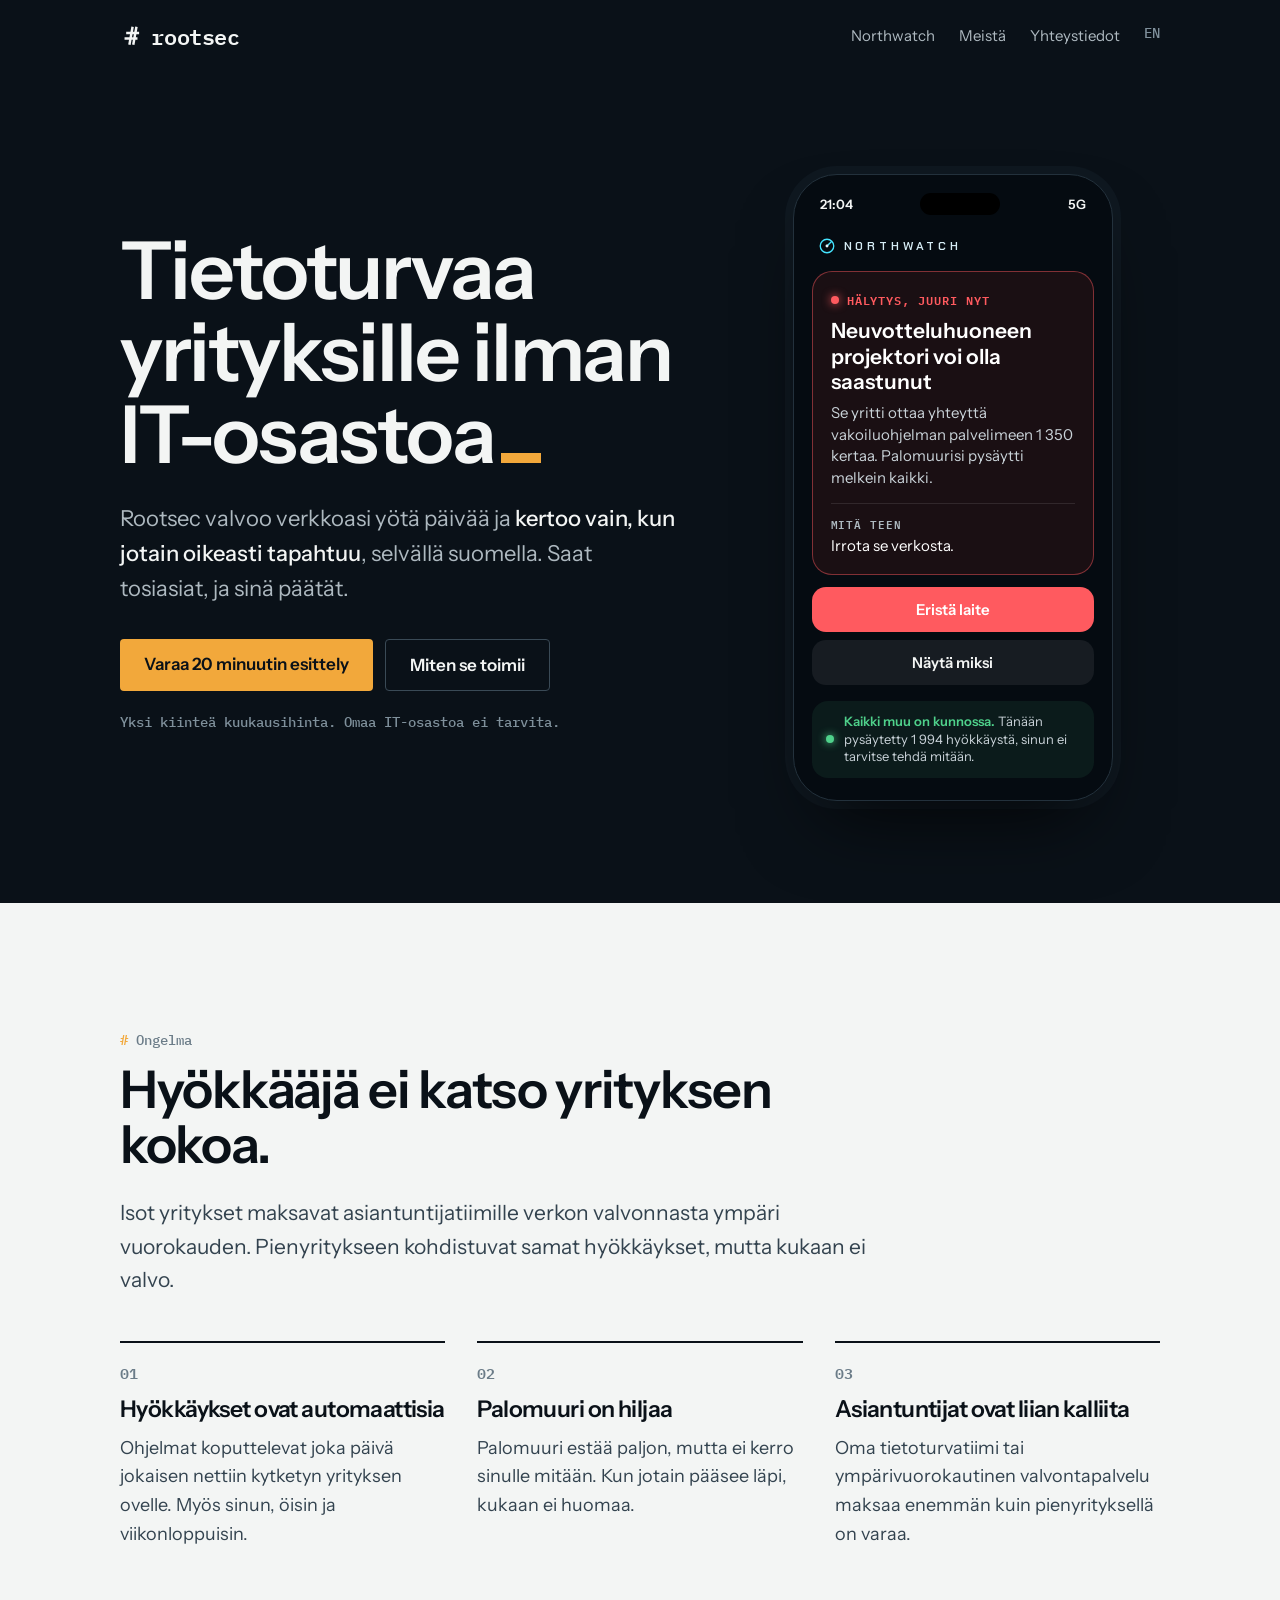
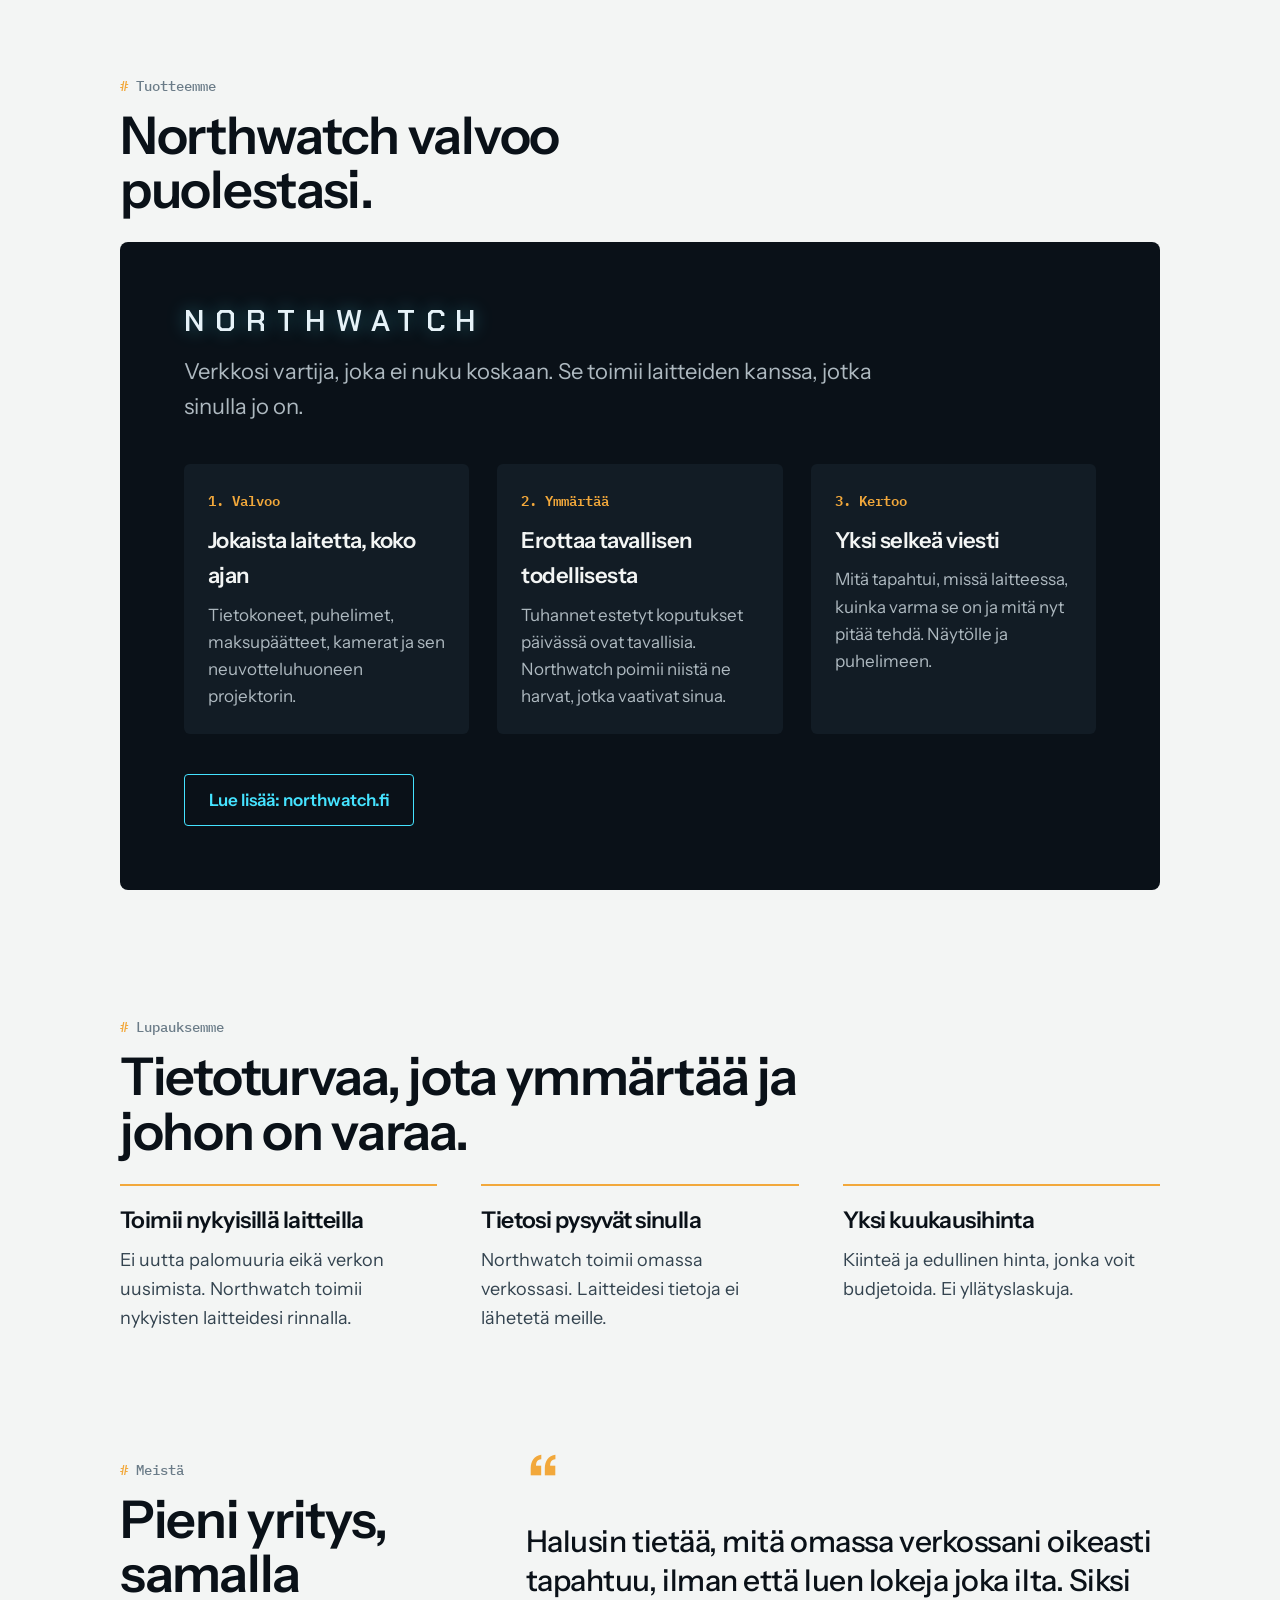
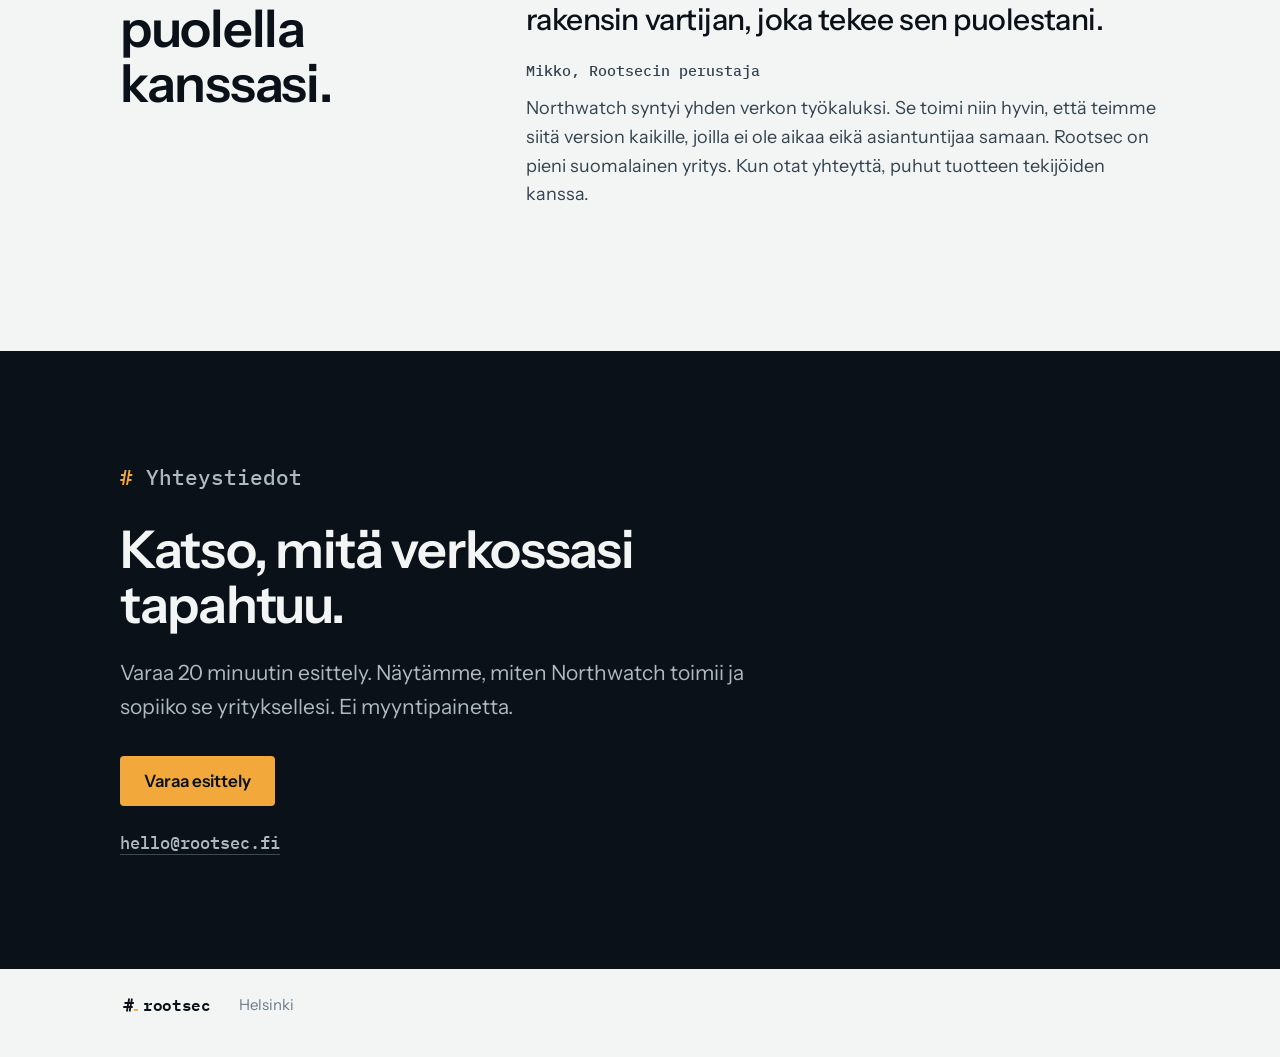
==== commit 4d4a7e38: "Harden sites: self-hosted fonts and images (no Google/Unsplash requests), CSP + referrer meta, secur" ====
--- a/index.html
+++ b/index.html
@@ -3,14 +3,19 @@
 <head>
 <meta charset="utf-8">
 <meta name="viewport" content="width=device-width, initial-scale=1">
+<meta http-equiv="Content-Security-Policy" content="default-src 'none'; style-src 'self' 'unsafe-inline'; font-src 'self'; img-src 'self' data:; base-uri 'none'; form-action 'none'; upgrade-insecure-requests">
+<meta name="referrer" content="strict-origin-when-cross-origin">
 <title>Rootsec</title>
 <meta name="description" content="Rootsec tekee tietoturvaa pienyrityksille, joilla ei ole omaa IT-osastoa. Northwatch valvoo verkkoasi yötä päivää ja kertoo selvällä suomella vain sen, millä on väliä.">
+<meta property="og:title" content="Rootsec: tietoturvaa yrityksille ilman IT-osastoa">
+<meta property="og:description" content="Northwatch valvoo verkkoasi yötä päivää ja kertoo selvällä suomella vain sen, millä on väliä.">
+<meta property="og:image" content="https://rootsec.fi/img/og.png">
+<meta property="og:type" content="website">
+<meta name="twitter:card" content="summary_large_image">
 <link rel="alternate" hreflang="fi" href="https://rootsec.fi/">
 <link rel="alternate" hreflang="en" href="https://rootsec.fi/en/">
 <link rel="icon" href="data:image/svg+xml,%3Csvg xmlns='http://www.w3.org/2000/svg' viewBox='0 0 100 100'%3E%3Crect width='100' height='100' rx='22' fill='%230a1118'/%3E%3Cpath d='M26 40H64M20 60H58M44 20 34 80M58 20 48 80' stroke='%23eef2f3' stroke-width='11' fill='none'/%3E%3Crect x='66' y='70' width='18' height='10' fill='%23f2a83b'/%3E%3C/svg%3E">
-<link rel="preconnect" href="https://fonts.googleapis.com">
-<link rel="preconnect" href="https://fonts.gstatic.com" crossorigin>
-<link href="https://fonts.googleapis.com/css2?family=IBM+Plex+Mono:wght@400;500;600&family=Instrument+Sans:wght@400;500;600&family=Chakra+Petch:wght@600&display=swap" rel="stylesheet">
+<link rel="stylesheet" href="fonts/fonts.css">
 <style>
 /* Rootsec: root black + paper, one warm light (the amber cursor). */
 :root{--root:#0a1118;--panel:#121c25;--paper:#f3f5f4;--mist:#d9e0e3;--steel:#6b7c88;--ink2:#33434f;--fog:#aeb9c0;--cursor:#f2a83b;--alarm:#ff5a5f;--ok:#4fd18b;
--- a/fonts/fonts.css
+++ b/fonts/fonts.css
@@ -0,0 +1,132 @@
+/* latin-ext */
+@font-face {
+  font-family: 'Chakra Petch';
+  font-style: normal;
+  font-weight: 600;
+  font-display: swap;
+  src: url(ChakraPetch-600-latin-ext.woff2) format('woff2');
+  unicode-range: U+0100-02BA, U+02BD-02C5, U+02C7-02CC, U+02CE-02D7, U+02DD-02FF, U+0304, U+0308, U+0329, U+1D00-1DBF, U+1E00-1E9F, U+1EF2-1EFF, U+2020, U+20A0-20AB, U+20AD-20C4, U+2113, U+2C60-2C7F, U+A720-A7FF;
+}
+/* latin */
+@font-face {
+  font-family: 'Chakra Petch';
+  font-style: normal;
+  font-weight: 600;
+  font-display: swap;
+  src: url(ChakraPetch-600-latin.woff2) format('woff2');
+  unicode-range: U+0000-00FF, U+0131, U+0152-0153, U+02BB-02BC, U+02C6, U+02DA, U+02DC, U+0304, U+0308, U+0329, U+2000-206F, U+20AC, U+2122, U+2191, U+2193, U+2212, U+2215, U+FEFF, U+FFFD;
+}
+/* latin-ext */
+@font-face {
+  font-family: 'IBM Plex Mono';
+  font-style: normal;
+  font-weight: 400;
+  font-display: swap;
+  src: url(IBMPlexMono-400-latin-ext.woff2) format('woff2');
+  unicode-range: U+0100-02BA, U+02BD-02C5, U+02C7-02CC, U+02CE-02D7, U+02DD-02FF, U+0304, U+0308, U+0329, U+1D00-1DBF, U+1E00-1E9F, U+1EF2-1EFF, U+2020, U+20A0-20AB, U+20AD-20C4, U+2113, U+2C60-2C7F, U+A720-A7FF;
+}
+/* latin */
+@font-face {
+  font-family: 'IBM Plex Mono';
+  font-style: normal;
+  font-weight: 400;
+  font-display: swap;
+  src: url(IBMPlexMono-400-latin.woff2) format('woff2');
+  unicode-range: U+0000-00FF, U+0131, U+0152-0153, U+02BB-02BC, U+02C6, U+02DA, U+02DC, U+0304, U+0308, U+0329, U+2000-206F, U+20AC, U+2122, U+2191, U+2193, U+2212, U+2215, U+FEFF, U+FFFD;
+}
+/* latin-ext */
+@font-face {
+  font-family: 'IBM Plex Mono';
+  font-style: normal;
+  font-weight: 500;
+  font-display: swap;
+  src: url(IBMPlexMono-500-latin-ext.woff2) format('woff2');
+  unicode-range: U+0100-02BA, U+02BD-02C5, U+02C7-02CC, U+02CE-02D7, U+02DD-02FF, U+0304, U+0308, U+0329, U+1D00-1DBF, U+1E00-1E9F, U+1EF2-1EFF, U+2020, U+20A0-20AB, U+20AD-20C4, U+2113, U+2C60-2C7F, U+A720-A7FF;
+}
+/* latin */
+@font-face {
+  font-family: 'IBM Plex Mono';
+  font-style: normal;
+  font-weight: 500;
+  font-display: swap;
+  src: url(IBMPlexMono-500-latin.woff2) format('woff2');
+  unicode-range: U+0000-00FF, U+0131, U+0152-0153, U+02BB-02BC, U+02C6, U+02DA, U+02DC, U+0304, U+0308, U+0329, U+2000-206F, U+20AC, U+2122, U+2191, U+2193, U+2212, U+2215, U+FEFF, U+FFFD;
+}
+/* latin-ext */
+@font-face {
+  font-family: 'IBM Plex Mono';
+  font-style: normal;
+  font-weight: 600;
+  font-display: swap;
+  src: url(IBMPlexMono-600-latin-ext.woff2) format('woff2');
+  unicode-range: U+0100-02BA, U+02BD-02C5, U+02C7-02CC, U+02CE-02D7, U+02DD-02FF, U+0304, U+0308, U+0329, U+1D00-1DBF, U+1E00-1E9F, U+1EF2-1EFF, U+2020, U+20A0-20AB, U+20AD-20C4, U+2113, U+2C60-2C7F, U+A720-A7FF;
+}
+/* latin */
+@font-face {
+  font-family: 'IBM Plex Mono';
+  font-style: normal;
+  font-weight: 600;
+  font-display: swap;
+  src: url(IBMPlexMono-600-latin.woff2) format('woff2');
+  unicode-range: U+0000-00FF, U+0131, U+0152-0153, U+02BB-02BC, U+02C6, U+02DA, U+02DC, U+0304, U+0308, U+0329, U+2000-206F, U+20AC, U+2122, U+2191, U+2193, U+2212, U+2215, U+FEFF, U+FFFD;
+}
+/* latin-ext */
+@font-face {
+  font-family: 'Instrument Sans';
+  font-style: normal;
+  font-weight: 400;
+  font-stretch: 100%;
+  font-display: swap;
+  src: url(InstrumentSans-400-latin-ext.woff2) format('woff2');
+  unicode-range: U+0100-02BA, U+02BD-02C5, U+02C7-02CC, U+02CE-02D7, U+02DD-02FF, U+0304, U+0308, U+0329, U+1D00-1DBF, U+1E00-1E9F, U+1EF2-1EFF, U+2020, U+20A0-20AB, U+20AD-20C4, U+2113, U+2C60-2C7F, U+A720-A7FF;
+}
+/* latin */
+@font-face {
+  font-family: 'Instrument Sans';
+  font-style: normal;
+  font-weight: 400;
+  font-stretch: 100%;
+  font-display: swap;
+  src: url(InstrumentSans-400-latin.woff2) format('woff2');
+  unicode-range: U+0000-00FF, U+0131, U+0152-0153, U+02BB-02BC, U+02C6, U+02DA, U+02DC, U+0304, U+0308, U+0329, U+2000-206F, U+20AC, U+2122, U+2191, U+2193, U+2212, U+2215, U+FEFF, U+FFFD;
+}
+/* latin-ext */
+@font-face {
+  font-family: 'Instrument Sans';
+  font-style: normal;
+  font-weight: 500;
+  font-stretch: 100%;
+  font-display: swap;
+  src: url(InstrumentSans-500-latin-ext.woff2) format('woff2');
+  unicode-range: U+0100-02BA, U+02BD-02C5, U+02C7-02CC, U+02CE-02D7, U+02DD-02FF, U+0304, U+0308, U+0329, U+1D00-1DBF, U+1E00-1E9F, U+1EF2-1EFF, U+2020, U+20A0-20AB, U+20AD-20C4, U+2113, U+2C60-2C7F, U+A720-A7FF;
+}
+/* latin */
+@font-face {
+  font-family: 'Instrument Sans';
+  font-style: normal;
+  font-weight: 500;
+  font-stretch: 100%;
+  font-display: swap;
+  src: url(InstrumentSans-500-latin.woff2) format('woff2');
+  unicode-range: U+0000-00FF, U+0131, U+0152-0153, U+02BB-02BC, U+02C6, U+02DA, U+02DC, U+0304, U+0308, U+0329, U+2000-206F, U+20AC, U+2122, U+2191, U+2193, U+2212, U+2215, U+FEFF, U+FFFD;
+}
+/* latin-ext */
+@font-face {
+  font-family: 'Instrument Sans';
+  font-style: normal;
+  font-weight: 600;
+  font-stretch: 100%;
+  font-display: swap;
+  src: url(InstrumentSans-600-latin-ext.woff2) format('woff2');
+  unicode-range: U+0100-02BA, U+02BD-02C5, U+02C7-02CC, U+02CE-02D7, U+02DD-02FF, U+0304, U+0308, U+0329, U+1D00-1DBF, U+1E00-1E9F, U+1EF2-1EFF, U+2020, U+20A0-20AB, U+20AD-20C4, U+2113, U+2C60-2C7F, U+A720-A7FF;
+}
+/* latin */
+@font-face {
+  font-family: 'Instrument Sans';
+  font-style: normal;
+  font-weight: 600;
+  font-stretch: 100%;
+  font-display: swap;
+  src: url(InstrumentSans-600-latin.woff2) format('woff2');
+  unicode-range: U+0000-00FF, U+0131, U+0152-0153, U+02BB-02BC, U+02C6, U+02DA, U+02DC, U+0304, U+0308, U+0329, U+2000-206F, U+20AC, U+2122, U+2191, U+2193, U+2212, U+2215, U+FEFF, U+FFFD;
+}
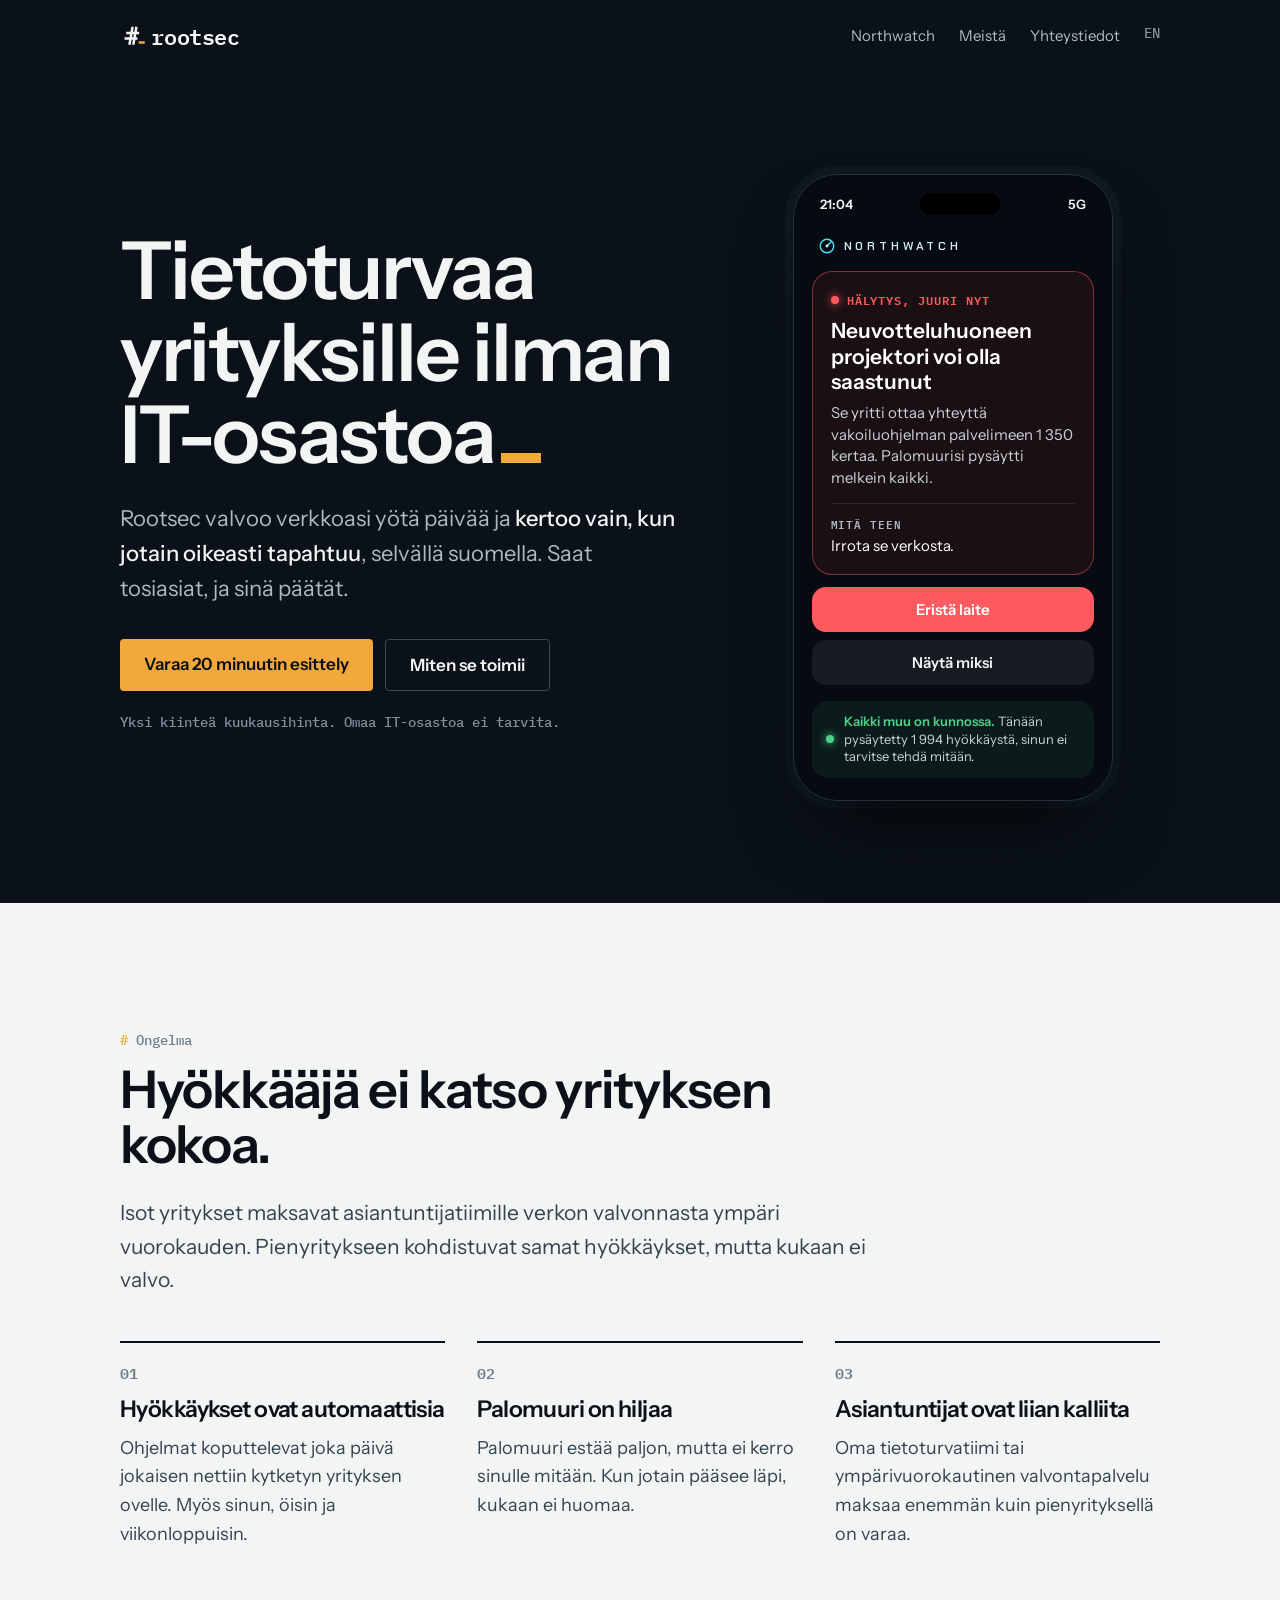
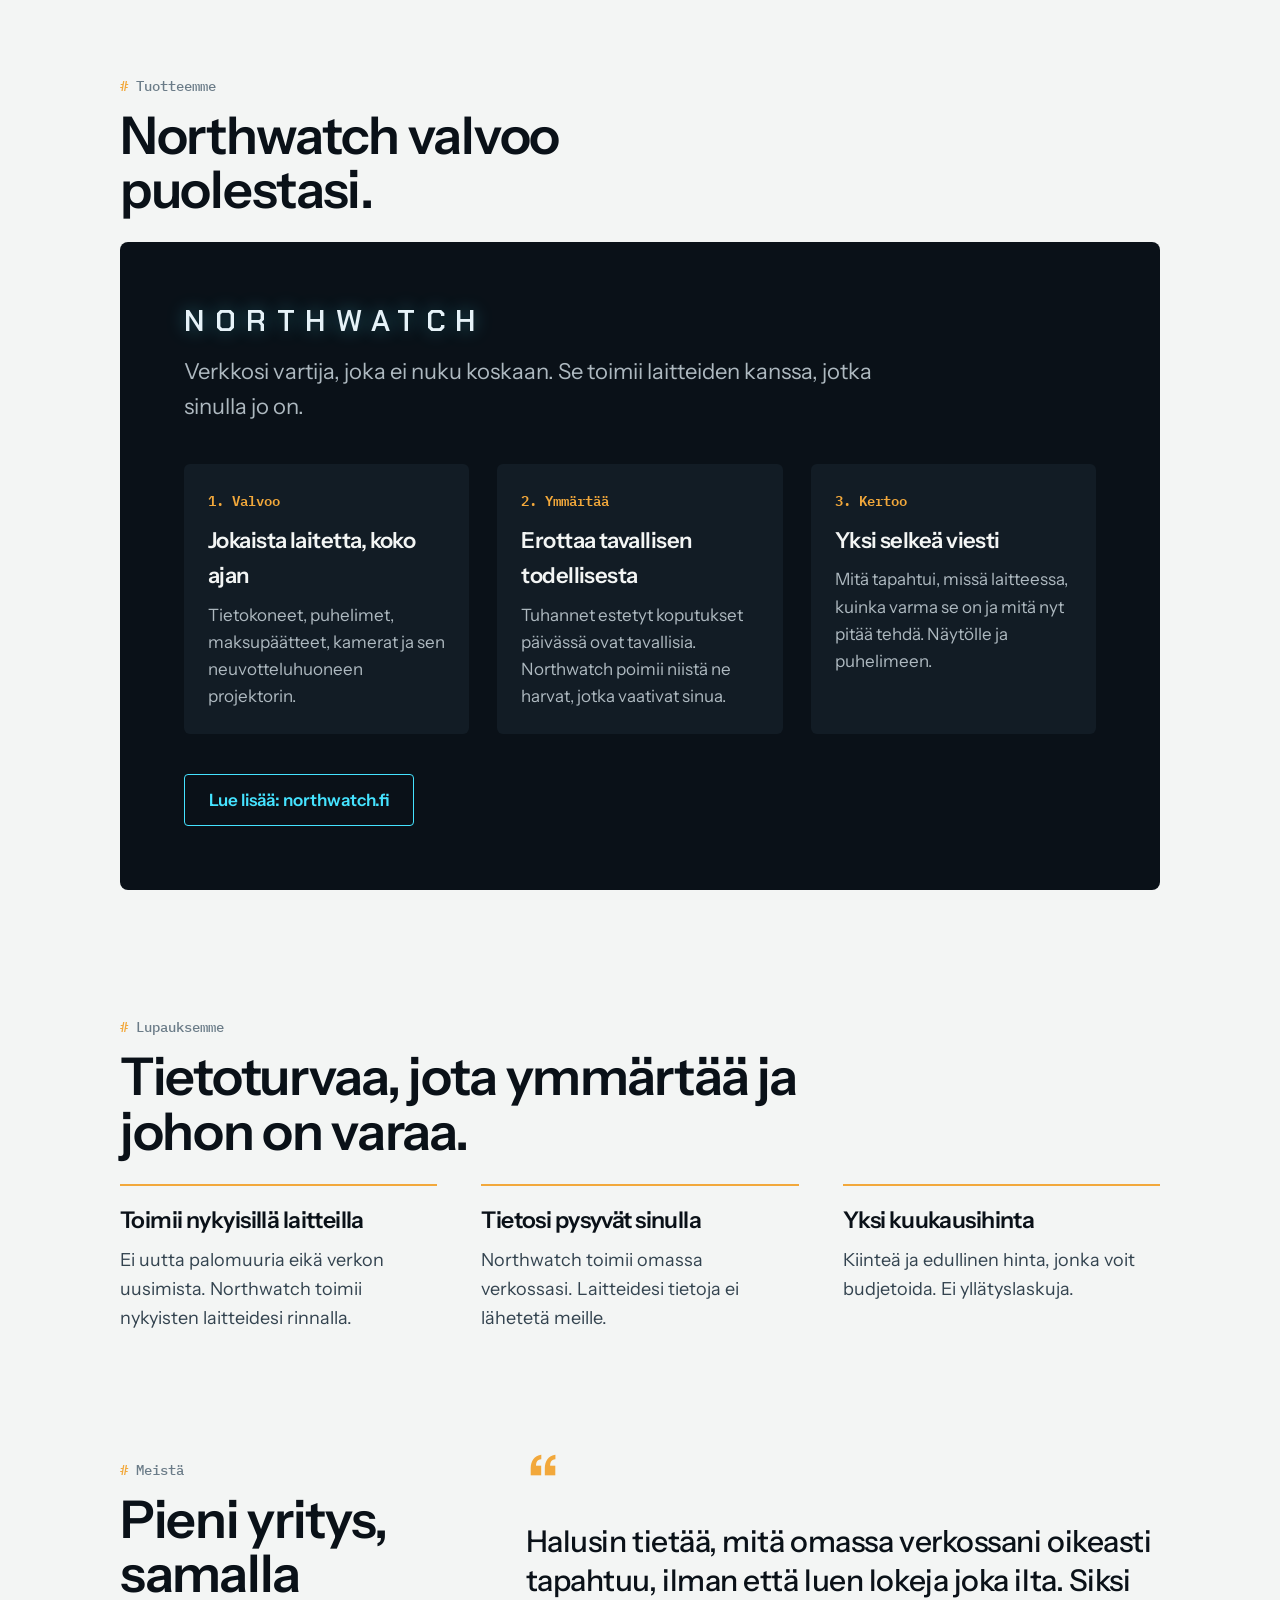
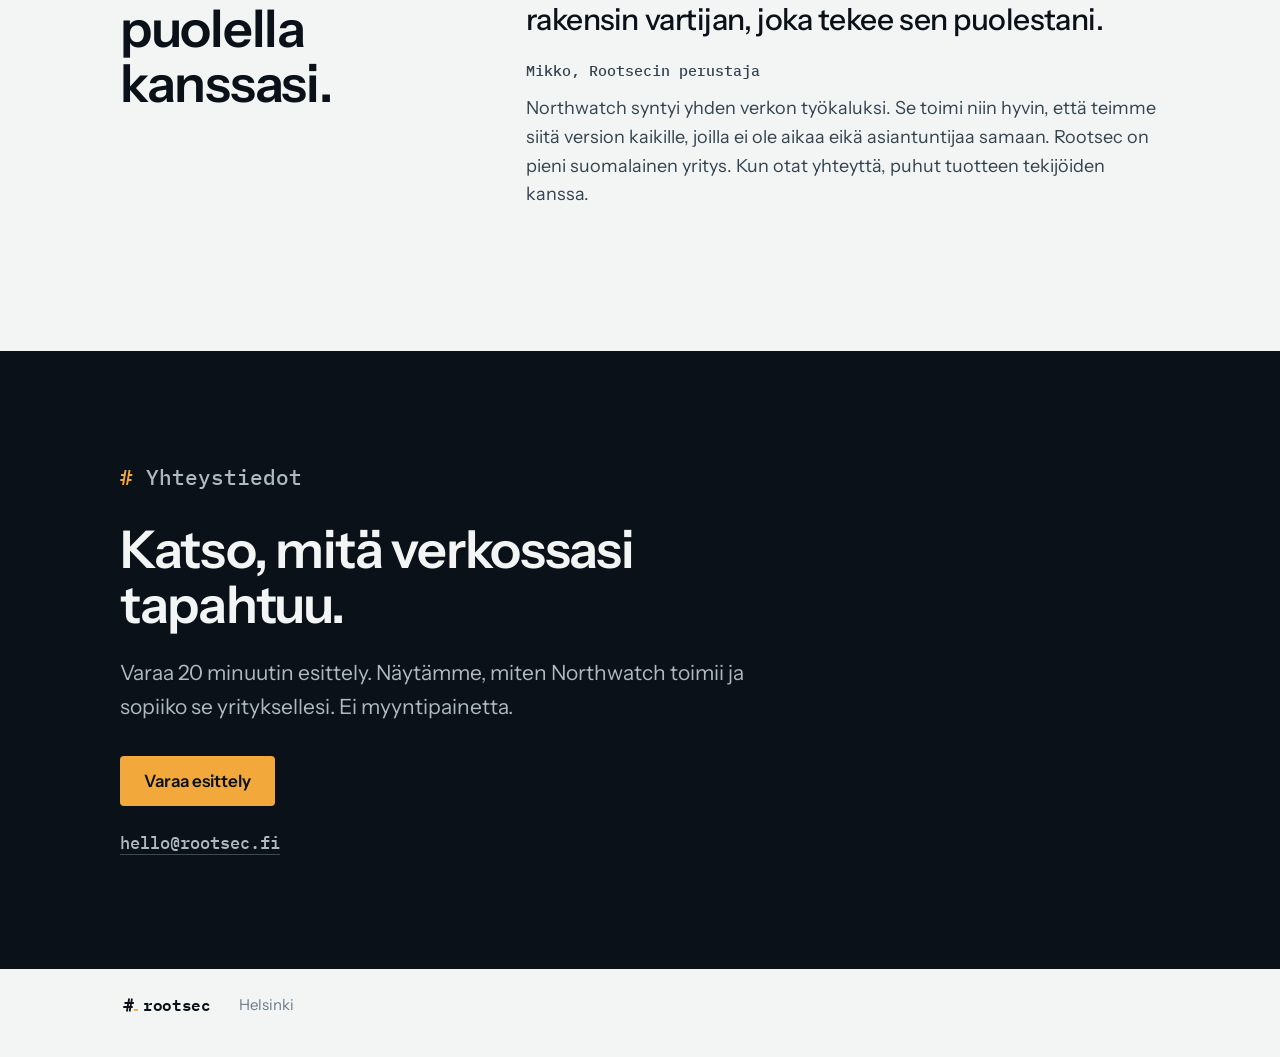
==== commit 7861c77b: "Cookieless visitor counter (GoatCounter) with SRI; CSP allows only gc.zgo.at and the site's own goat" ====
--- a/index.html
+++ b/index.html
@@ -3,9 +3,9 @@
 <head>
 <meta charset="utf-8">
 <meta name="viewport" content="width=device-width, initial-scale=1">
-<meta http-equiv="Content-Security-Policy" content="default-src 'none'; style-src 'self' 'unsafe-inline'; font-src 'self'; img-src 'self' data:; base-uri 'none'; form-action 'none'; upgrade-insecure-requests">
+<meta http-equiv="Content-Security-Policy" content="default-src 'none'; script-src https://gc.zgo.at; connect-src https://rootsec.goatcounter.com; style-src 'self' 'unsafe-inline'; font-src 'self'; img-src 'self' data: https://rootsec.goatcounter.com; base-uri 'none'; form-action 'none'; upgrade-insecure-requests">
 <meta name="referrer" content="strict-origin-when-cross-origin">
-<title>Rootsec</title>
+<title>Rootsec | Tietoturvaa pienyrityksille ilman IT-osastoa</title>
 <meta name="description" content="Rootsec tekee tietoturvaa pienyrityksille, joilla ei ole omaa IT-osastoa. Northwatch valvoo verkkoasi yötä päivää ja kertoo selvällä suomella vain sen, millä on väliä.">
 <meta property="og:title" content="Rootsec: tietoturvaa yrityksille ilman IT-osastoa">
 <meta property="og:description" content="Northwatch valvoo verkkoasi yötä päivää ja kertoo selvällä suomella vain sen, millä on väliä.">
@@ -14,6 +14,13 @@
 <meta name="twitter:card" content="summary_large_image">
 <link rel="alternate" hreflang="fi" href="https://rootsec.fi/">
 <link rel="alternate" hreflang="en" href="https://rootsec.fi/en/">
+<link rel="alternate" hreflang="x-default" href="https://rootsec.fi/">
+<link rel="canonical" href="https://rootsec.fi/">
+<meta property="og:url" content="https://rootsec.fi/">
+<meta property="og:site_name" content="Rootsec">
+<meta property="og:locale" content="fi_FI">
+<meta property="og:locale:alternate" content="en_GB">
+<script type="application/ld+json">{"@context": "https://schema.org", "@graph": [{"@type": "Organization", "@id": "https://rootsec.fi/#org", "name": "Rootsec", "url": "https://rootsec.fi/", "email": "hello@rootsec.fi", "address": {"@type": "PostalAddress", "addressLocality": "Helsinki", "addressCountry": "FI"}, "brand": {"@type": "Brand", "name": "Northwatch", "url": "https://northwatch.fi/"}}, {"@type": "WebSite", "name": "Rootsec", "url": "https://rootsec.fi/", "publisher": {"@id": "https://rootsec.fi/#org"}}]}</script>
 <link rel="icon" href="data:image/svg+xml,%3Csvg xmlns='http://www.w3.org/2000/svg' viewBox='0 0 100 100'%3E%3Crect width='100' height='100' rx='22' fill='%230a1118'/%3E%3Cpath d='M26 40H64M20 60H58M44 20 34 80M58 20 48 80' stroke='%23eef2f3' stroke-width='11' fill='none'/%3E%3Crect x='66' y='70' width='18' height='10' fill='%23f2a83b'/%3E%3C/svg%3E">
 <link rel="stylesheet" href="fonts/fonts.css">
 <style>
@@ -242,5 +249,6 @@
     <!-- Lisää Y-tunnus tähän, kun yritys on rekisteröity -->
   </div>
 </footer>
+<script data-goatcounter="https://rootsec.goatcounter.com/count" async src="https://gc.zgo.at/count.v4.js" crossorigin="anonymous" integrity="sha384-nRw6qfbWyJha9LhsOtSb2YJDyZdKvvCFh0fJYlkquSFjUxp9FVNugbfy8q1jdxI+"></script>
 </body>
 </html>
